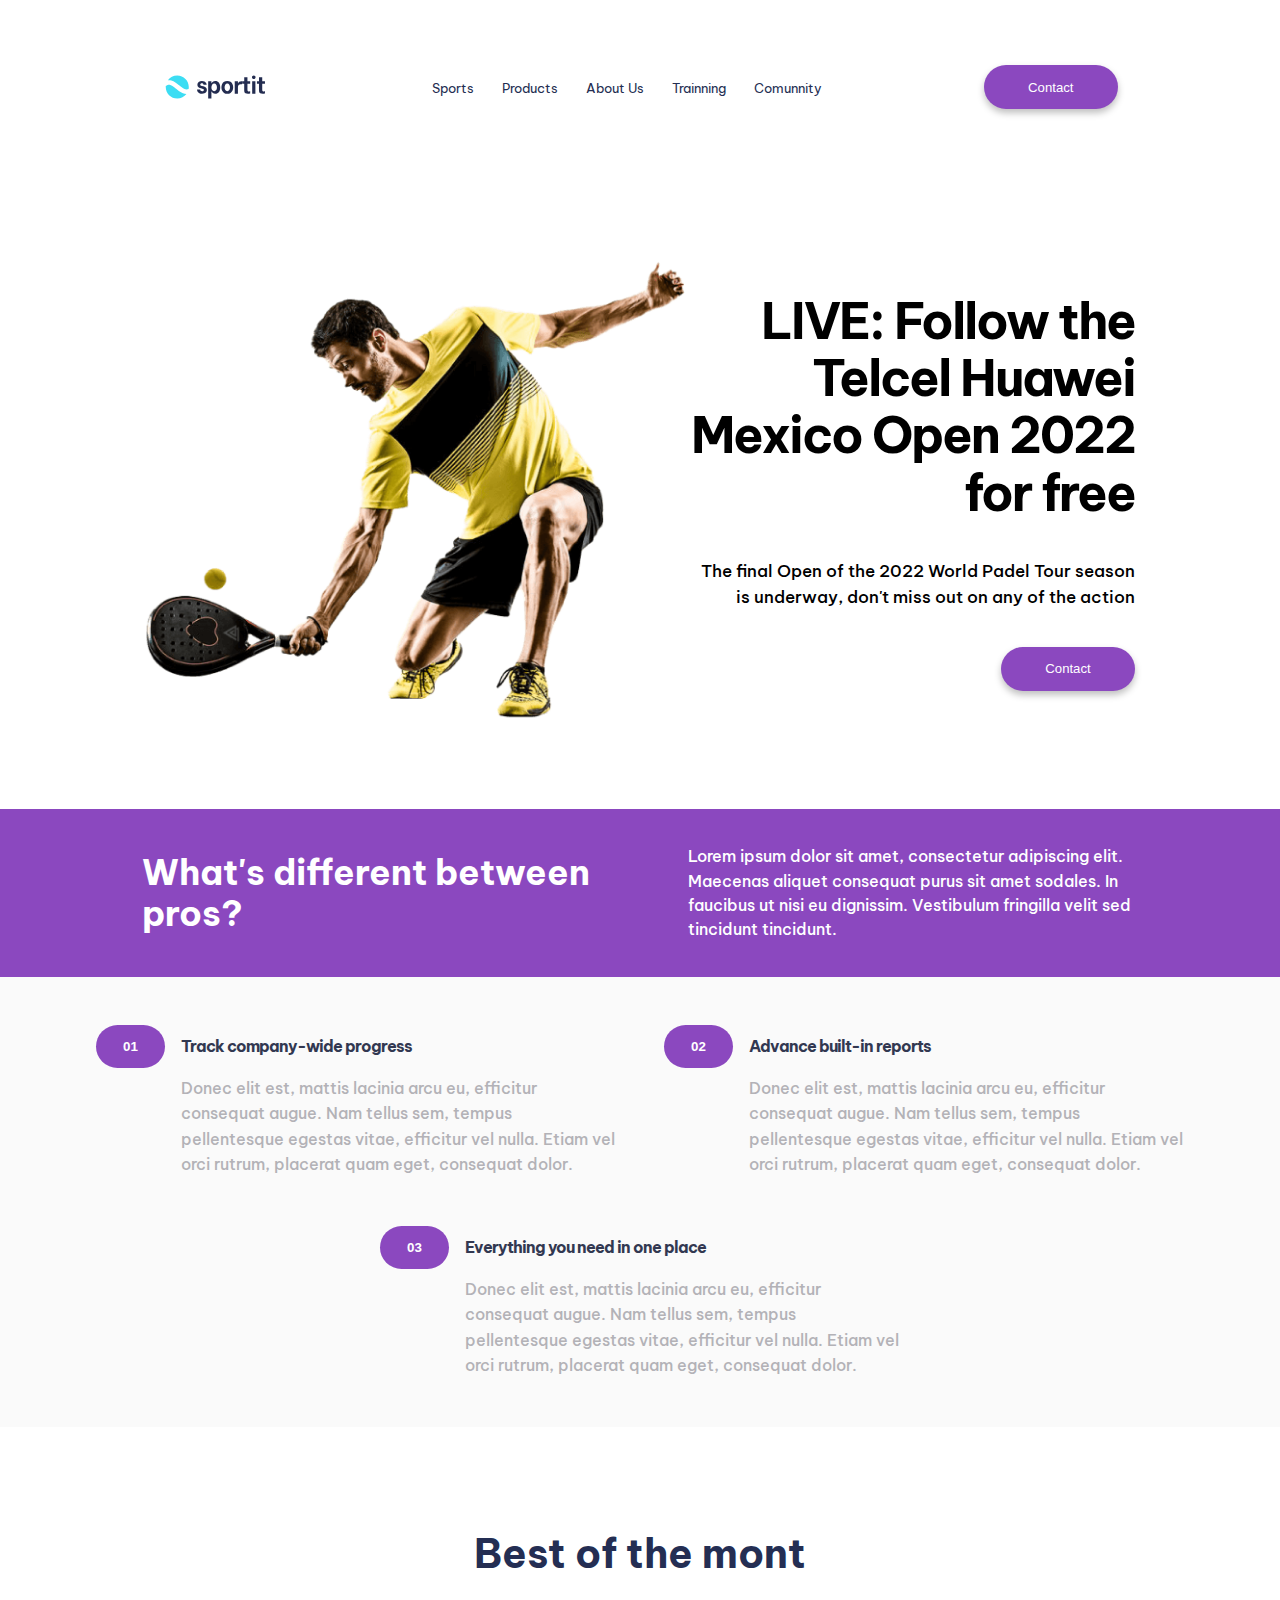
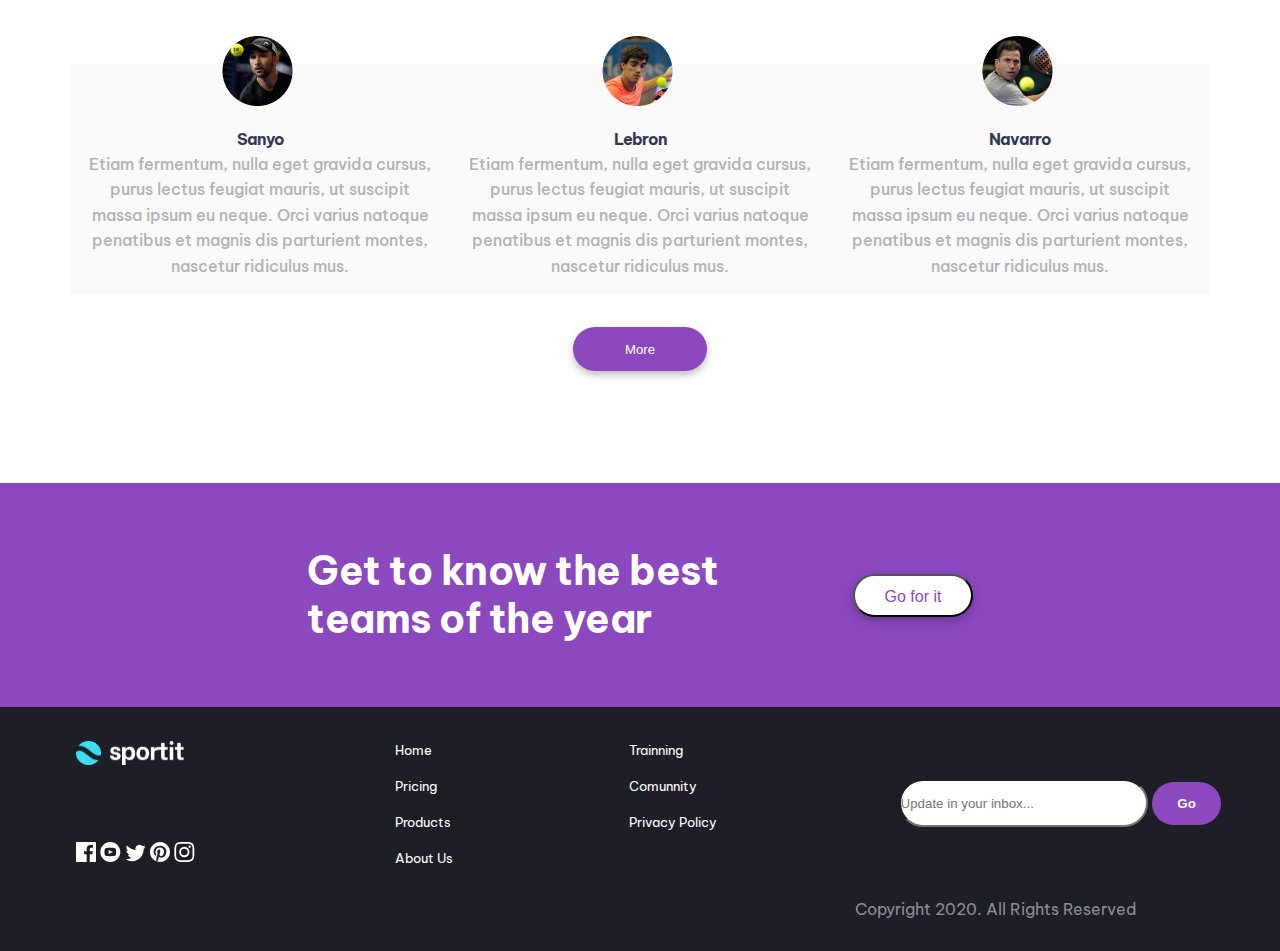
==== index.html @ e47e6211 "Merge pull request #2 from hellend08/feature-helenvasquez" ====
<!DOCTYPE html>
<html lang="en">

<head>
    <meta charset="UTF-8">
    <meta http-equiv="X-UA-Compatible" content="IE=edge">
    <meta name="viewport" content="width=device-width, initial-scale=1.0">
    <title>Telcel Huawei Mexico Open 2022</title>
    <link rel="stylesheet" href="./css/style.css">
    <link rel="preconnect" href="https://fonts.googleapis.com">
    <link rel="preconnect" href="https://fonts.gstatic.com" crossorigin>
    <link href="https://fonts.googleapis.com/css2?family=Be+Vietnam+Pro:wght@400;500;700&display=swap" rel="stylesheet">
</head>

<body>
    <header class="container-header">
        <img src="./img/logo.svg" alt="logo" class="logo">
        <nav class="hide-elements">
            <ul class="container-nav">
                <li><a href="#">Sports</a></li>
                <li><a href="#">Products</a></li>
                <li><a href="#">About Us</a></li>
                <li><a href="#">Trainning</a></li>
                <li><a href="#">Comunnity</a></li>
            </ul>
        </nav>
        <button class="btn-purple hide-elements">Contact</button>
        <img class="icon-menu" src="./img/icon-menu.png" alt="icon-menu">
    </header>

    <main>
        <section class="container-home">
            <img class="img-home" src="./img/padel-intro.png" alt="padel-intro">
            <div class="data-home">
                <h1>
                    LIVE: Follow the Telcel Huawei Mexico Open 2022 for free
                </h1>
                <p>The final Open of the 2022 World Padel Tour season is underway, don't miss out on any of the action
                </p>
                <button class="btn-purple">Contact</button>
            </div>
        </section>
        <section class="frame-purple">
            <h2>What's different between pros?</h2>
            <p>Lorem ipsum dolor sit amet, consectetur adipiscing elit. Maecenas aliquet consequat purus sit amet
                sodales. In
                faucibus ut nisi eu dignissim. Vestibulum fringilla velit sed tincidunt tincidunt.</p>
        </section>
        <section class="container-numbered">
            <article>
                <div>
                    <button>01</button>
                    <h4>Track company-wide progress</h4>
                </div>
                <p>Donec elit est, mattis lacinia arcu eu, efficitur consequat augue. Nam tellus sem, tempus
                    pellentesque egestas vitae,
                    efficitur vel nulla. Etiam vel orci rutrum, placerat quam eget, consequat dolor.</p>
            </article>
            <article>
                <div>
                    <button>02</button>
                    <h4>Advance built-in reports</h4>
                </div>
                <p>Donec elit est, mattis lacinia arcu eu, efficitur consequat augue. Nam tellus sem, tempus
                    pellentesque egestas vitae,
                    efficitur vel nulla. Etiam vel orci rutrum, placerat quam eget, consequat dolor.</p>
            </article>
            <article>
                <div>
                    <button>03</button>
                    <h4>Everything you need in one place</h4>
                </div>
                <p>Donec elit est, mattis lacinia arcu eu, efficitur consequat augue. Nam tellus sem, tempus
                    pellentesque egestas vitae,
                    efficitur vel nulla. Etiam vel orci rutrum, placerat quam eget, consequat dolor.</p>
            </article>
        </section>
        <section class="container-players">
            <h3>Best of the mont</h3>
            <div class="container-cards">
                <article class="card">
                    <img src="./img/avatar-sanyo.png" alt="avatar">
                    <div class="data-card">
                        <h4>Sanyo</h4>
                        <p>Etiam fermentum, nulla eget gravida cursus, purus lectus feugiat mauris, ut suscipit massa ipsum
                            eu neque. Orci
                            varius natoque penatibus et magnis dis parturient montes, nascetur ridiculus mus. </p>
                    </div>
                </article>
                <article class="card">
                    <img src="./img/avatar.lebron.png" alt="avatar-lebron">
                    <div class="data-card">
                        <h4>Lebron</h4>
                    <p>Etiam fermentum, nulla eget gravida cursus, purus lectus feugiat mauris, ut suscipit massa ipsum
                        eu neque. Orci
                        varius natoque penatibus et magnis dis parturient montes, nascetur ridiculus mus. </p>
                    </div>
                </article>
                <article class="card">
                    <img src="./img/avatar-navarro.png" alt="avatar-navarro">
                    <div class="data-card">
                        <h4>Navarro</h4>
                        <p>Etiam fermentum, nulla eget gravida cursus, purus lectus feugiat mauris, ut suscipit massa
                            ipsum
                            eu neque. Orci
                            varius natoque penatibus et magnis dis parturient montes, nascetur ridiculus mus. </p>
                    </div>
                </article>
            </div>
            <button class="btn-purple">More</button>
        </section>
        <section class="frame-purple2">
            <h2>Get to know the best teams of the year</h2>
            <button  class="button-go">Go for it</button>
        </section>
    </main>
    <footer class="container-footer">
        <div class="footer-top">
            <section class="container-icon">
                <img src="/img/logo-footer.png" alt="logo" class="logo">
                <div>
                    <i><img src="./img/icon-facebook.svg" alt="icon-facebook"></i>
                    <i><img src="./img/icon-youtube.svg" alt="icon-youtube"></i>
                    <i><img src="./img/icon-twitter.svg" alt="icon-twitter"></i>
                    <i><img src="./img/icon-pinterest.svg" alt="icon-pinterest"></i>
                    <i><img src="./img/icon-instagram.svg" alt="icon-instagram"></i>
                </div>
            </section>
            <nav class="footer-nav">
                <ul class="dislpay-nav">
                    <li><a href="#">Home</a></li>
                    <li><a href="#">Pricing</a></li>
                    <li><a href="#">Products</a></li>
                    <li><a href="#">About Us</a></li>
                </ul>
                <ul class="dislpay-nav">
                    <li><a href="#">Trainning</a></li>
                    <li><a href="#">Comunnity</a></li>
                    <li><a href="#">Privacy Policy</a></li>
                </ul>
            </nav>
            <section>
                <form action="./registros/registro.txt" method="POST">
                    <input type="email" placeholder="Update in your inbox..." name="email" class="email">
                    <button type="submit" class="button-footer">Go</button>
                </form>
            </section>
        </div>
        <div class="footer-bot">
            <p>Copyright 2020. All Rights Reserved</p>
        </div>
    </footer>
</body>

</html>
---- css/style.css ----
* {
    box-sizing: border-box;
    margin: 0;
    padding: 0;
}

body {
    font-family: 'Be Vietnam Pro', sans-serif;
    font-size: 16px;
}

.container-header{
    display: flex;
    justify-content: space-evenly;
    align-items: center;
    height: 174px;
}

.logo {
    width: 6.7rem;
    height: 1.5rem;
}

.btn-purple {
    background: #8B48BF;
    width: 134px;
    height: 44px;
    padding: 10px;
    border-radius: 50px;
    border: none;
    gap: 0.8rem;
    box-shadow: 0px 4px 7px 0px rgba(0, 0, 0, 0.25);
    color: rgba(255, 255, 255, 1);
    font-size: 13.18px;
    font-weight: 500;
}

.btn-purple:hover {
    background-color: #8B48BFB2;
    cursor: pointer;
}

.container-nav {
    display: flex;
    gap: 1.75rem;
}

.container-nav li {
    list-style: none;
}

.container-nav a {
    text-decoration: none; 
    color: #242E52;
    font-size: 13px;
}

.container-nav a:hover {
    color: rgba(36, 46, 82, 0.6);
}

.container-home {
    height: auto;
    display: flex;
    align-items: center;
    justify-content: center;
    margin: 5.4rem auto;
    flex-wrap: nowrap;
    width: 85%;
}

.img-home {
    width: auto;
}

.data-home {
    height: 399px;
    width: 450px;
    display: flex;
    flex-direction: column;
    align-items: end;
    justify-content: space-between;
}

.data-home h1 {
    font-size: 50px;
    font-weight: 700;
    line-height: 57.3px;
    text-align: right;
    letter-spacing: -2px;
}

.data-home p {
    font-size: 16.5px;
    font-weight: 500;
    line-height: 26.01px;
    text-align: right;
}

.frame-purple, .frame-purple2 {
    background-color: #8B48BF;
    display: flex;
    color: #FFFFFF;
    gap: 6rem;
    justify-content: center;
    align-items: center;
    flex-wrap: wrap;
}

.frame-purple {
    height: 168px;
}

.frame-purple2 {
    height: 224px;
}

.frame-purple h2 {
    font-size: 35px;
    font-weight: 700;
    line-height: 41.26px;
    width: 450px;
}

.frame-purple2 h2 {
    font-size: 40px;
    font-weight: 700;
    line-height: 47.84px;
    letter-spacing: -0.5px;
    width: 450px;
}

.frame-purple p {
    font-weight: 500;
    width: 450px;
    line-height: 24.18px;
}

.container-numbered {
    background-color: #FAFAFA;
    padding: 3rem;
    display: flex;
    align-items: center;
    justify-content: center;
    flex-wrap: wrap;
    gap: 3rem;
}

.container-numbered article {
    width: 520px;
}

.container-numbered article div {
    display: flex;
    align-items: center;
    gap: 1rem;
    margin-bottom: .5rem;
}

.container-numbered article div button {
    border-radius: 30px;
    height: 43px;
    padding: 10px, 25px, 10px, 25px;
    border: none;
    background-color: #8B48BF;
    color: #FFFFFF;
    font-weight: 700;
    line-height: 23.38px;
    width: 69px;
}

.container-numbered article div h4, .data-card h4{
    font-weight: 700;
    line-height: 23.38px;
    letter-spacing: -1px;
    color: #323851;
}

.container-numbered article p, .data-card p {
    color: #B3B2B7;
    font-weight: 500;
    line-height: 25.52px;
}

.container-numbered article p {
    margin: 0 0 0 5.3rem;
}

.data-card p {
    text-align: center;
}

.container-players {
    display: flex;
    flex-direction: column;
    align-items: center;
    margin: 6rem 0 7rem;
}

.container-players h3 {
    color: #242E53;
    font-size: 2.5rem;
    font-weight: 700;
    line-height: 61.41px;
    text-align: center;
}

.container-cards {
    display: flex;
    justify-content: center;
    margin: 2rem;
    flex-wrap: wrap;
}

.card {
    width: 380px;
    position: relative;
    padding: 3rem 0 0;
}

.card img {
    position: absolute;
    top: 1.2rem;
    left: 9.5rem;
}

.data-card {
    display: flex;
    flex-direction: column;
    align-items: center;
    padding: 4rem 1rem 1rem;
    background-color: #FAFAFA;
}

.container-footer {
    background-color: #1E1E26;
    color: #FFFFFF;
    display: flex;
    flex-direction: column;
    height: 12rem;
}

.footer-top {
    display: flex;
    justify-content: space-around;
    align-items: center;

}

.footer-nav a{
    text-decoration: none; 
    color: inherit;
    font-size: 13px;
}

.footer-nav li {
    list-style: none;
}


.footer-nav {
    display: flex;
    gap: 3rem;
}
.icon-menu {
    display: none;
}

.hide-elements {
    display: block;
}



.footer-bot {
    color: rgba(140, 140, 148, 1);
    height: 12rem;
    background-color: #1E1E26;
    justify-content: end;
    display: flex;
    padding-right: 9rem;
    align-items: center;
    padding-bottom: 2rem;

}

.container-icon {
    display: flex;
    flex-direction: column;
    justify-content: space-between;
    padding: 1.1rem;
    height: 10rem;
}

.email {
    background: rgba(255, 255, 255, 1);
    width: 15.6rem;
    height: 3rem;
    border-radius: 50px;
    gap: 10px;
}

.button-go {
    width: 7.5rem;
    height: 2.7rem;
    padding: 0.8rem;
    border-radius: 3.1rem;
    color: rgba(139, 72, 191, 1);
    background: rgba(255, 255, 255, 1);
    box-shadow: 0px 4px 8px 0px rgba(0, 0, 0, 0.25);
    font-size: 1rem;
    text-align: center;
}


.button-go:hover {
    color: rgba(255, 255, 255, 1);
    background: rgba(139, 72, 191, 1);
    cursor: pointer;
}

.dislpay-nav {
    display: flex;
    flex-direction: column;
    justify-content: right;
    gap: 1rem;
    padding: 2rem 4rem;
}

.button-footer{
    border-radius: 30px;
    height: 43px;
    border: none;
    background-color: #8B48BF;
    color: #FFFFFF;
    font-weight: 700;
    width: 69px;
}

.button-footer:hover {
    color: #8B48BF;
    background-color: #FFFFFF;
    cursor: pointer;
}


@media screen and (max-width: 1024px) {

    .container-nav {
        gap: .75rem;
    }

    .container-home {
        flex-wrap: wrap;
        gap: 5rem;
    }

    .img-home {
        width: 75%;
    }

    .frame-purple {
        height: auto;
        padding: 4rem 3rem 4rem 1rem;
        gap: 4rem;
    }
    
}

@media screen and (max-width: 480px) {

    .container-header {
        height: 140px;
    }

    .icon-menu {
        display: block;
    }

    .container-home {
        margin: 2rem 1rem;
        width: 88%;
    }

    .img-home {
        width: 98%;
    }

    .data-home {
        height: auto;
        gap: 1.5rem;
    }

    .hide-elements {
        display: none;
    }

    .frame-purple {
        background-color: #3CDDF3;
    }

    .container-numbered {
        background-color: #FFFFFF;
        padding: 3rem 0rem 3rem 1.5rem;
    }
    
    .container-numbered article div {
        border-top-left-radius: 30px;
        border-bottom-left-radius: 30px;
        background-color: #8B48BF4D;
        margin-bottom: 1.5rem;
    }

    .container-numbered article p {
        margin: 0 1rem;
    }
}
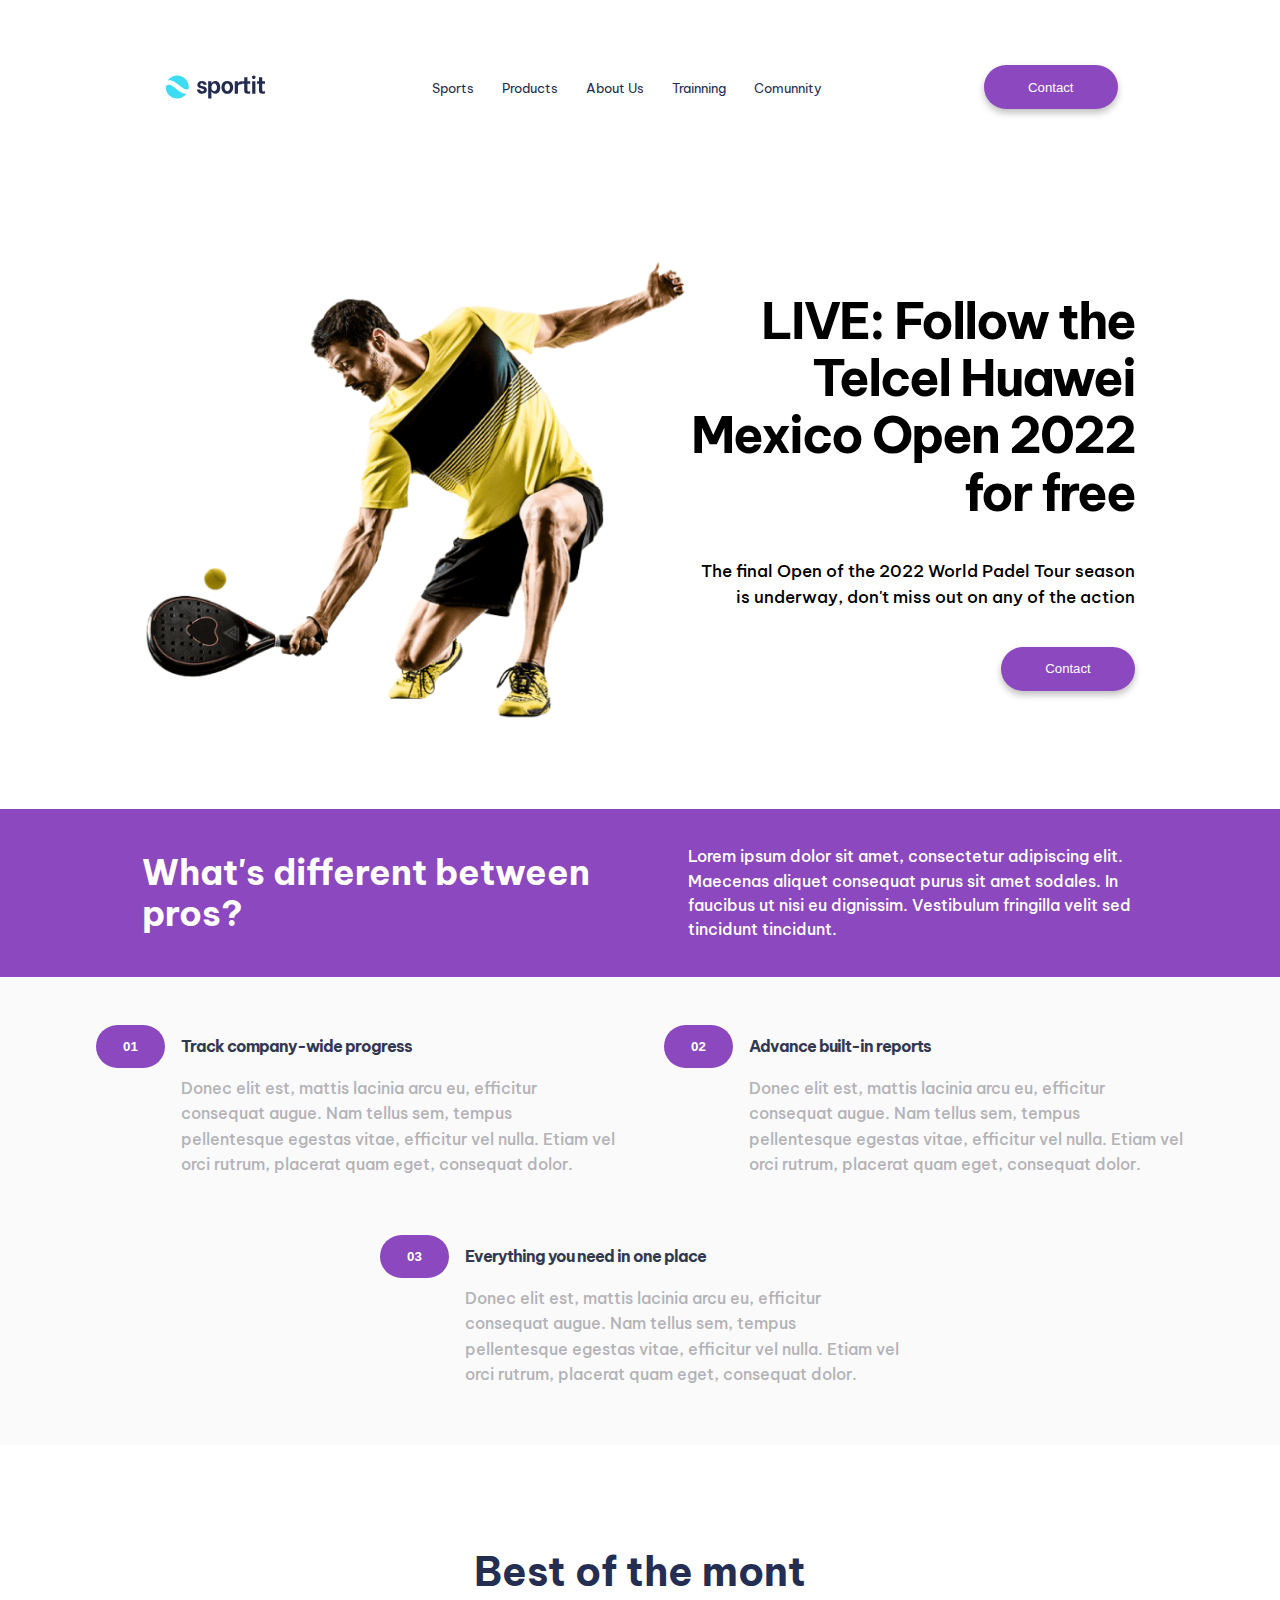
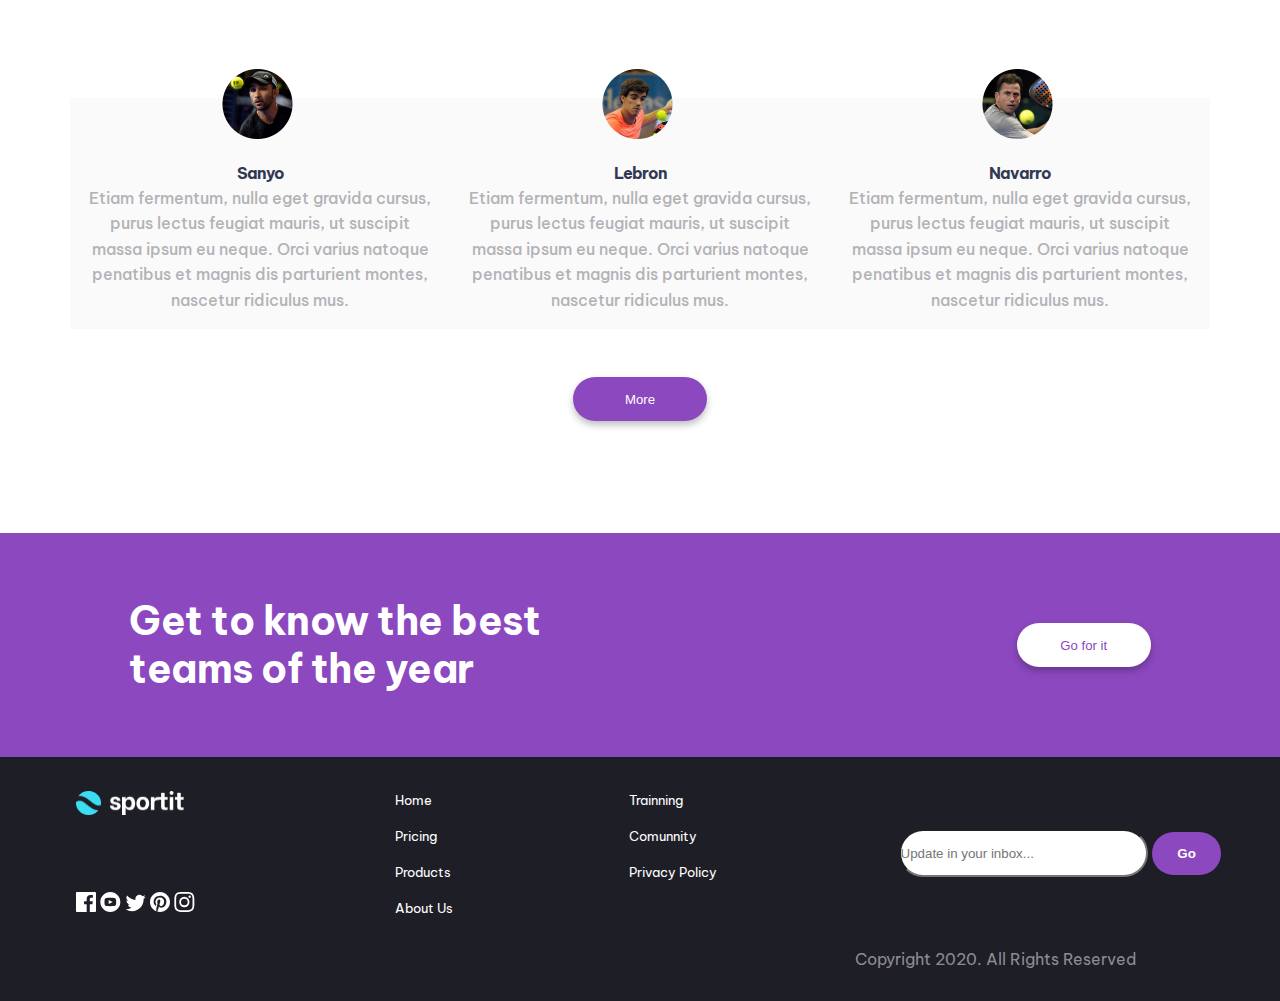
==== commit 0ba58e44: "definiendo padding y bordes de la web" ====
--- a/index.html
+++ b/index.html
@@ -78,7 +78,7 @@
         <section class="container-players">
             <h3>Best of the mont</h3>
             <div class="container-cards">
-                <article class="card">
+                <article class="card hide-elements">
                     <img src="./img/avatar-sanyo.png" alt="avatar">
                     <div class="data-card">
                         <h4>Sanyo</h4>
@@ -96,7 +96,7 @@
                         varius natoque penatibus et magnis dis parturient montes, nascetur ridiculus mus. </p>
                     </div>
                 </article>
-                <article class="card">
+                <article class="card hide-elements">
                     <img src="./img/avatar-navarro.png" alt="avatar-navarro">
                     <div class="data-card">
                         <h4>Navarro</h4>
@@ -111,7 +111,9 @@
         </section>
         <section class="frame-purple2">
             <h2>Get to know the best teams of the year</h2>
-            <button  class="button-go">Go for it</button>
+            <div>
+                <button  class="btn-white">Go for it</button>
+            </div>
         </section>
     </main>
     <footer class="container-footer">
--- a/css/style.css
+++ b/css/style.css
@@ -40,6 +40,26 @@
     cursor: pointer;
 }
 
+.btn-white {
+    color: rgba(139, 72, 191, 1);
+    background: rgba(255, 255, 255, 1);
+    width: 134px;
+    height: 44px;
+    padding: 10px;
+    border-radius: 50px;
+    border: none;
+    gap: 0.8rem;
+    box-shadow: 0px 4px 7px 0px rgba(0, 0, 0, 0.25);
+    font-size: 13.18px;
+    font-weight: 500;
+}
+
+.btn-white:hover {
+    color: rgba(255, 255, 255, 1);
+    background: rgba(139, 72, 191, 1);
+    cursor: pointer;
+}
+
 .container-nav {
     display: flex;
     gap: 1.75rem;
@@ -113,6 +133,7 @@
 
 .frame-purple2 {
     height: 224px;
+    padding: 2rem;
 }
 
 .frame-purple h2 {
@@ -127,7 +148,12 @@
     font-weight: 700;
     line-height: 47.84px;
     letter-spacing: -0.5px;
-    width: 450px;
+    width: 500px;
+}
+
+.frame-purple2 div {
+    width: 35%;
+    text-align: right;
 }
 
 .frame-purple p {
@@ -148,6 +174,7 @@
 
 .container-numbered article {
     width: 520px;
+    height: 162px;
 }
 
 .container-numbered article div {
@@ -208,7 +235,7 @@
 .container-cards {
     display: flex;
     justify-content: center;
-    margin: 2rem;
+    margin: 3rem 2rem;
     flex-wrap: wrap;
 }
 
@@ -257,11 +284,11 @@
     list-style: none;
 }
 
-
 .footer-nav {
     display: flex;
     gap: 3rem;
 }
+
 .icon-menu {
     display: none;
 }
@@ -269,8 +296,6 @@
 .hide-elements {
     display: block;
 }
-
-
 
 .footer-bot {
     color: rgba(140, 140, 148, 1);
@@ -300,24 +325,7 @@
     gap: 10px;
 }
 
-.button-go {
-    width: 7.5rem;
-    height: 2.7rem;
-    padding: 0.8rem;
-    border-radius: 3.1rem;
-    color: rgba(139, 72, 191, 1);
-    background: rgba(255, 255, 255, 1);
-    box-shadow: 0px 4px 8px 0px rgba(0, 0, 0, 0.25);
-    font-size: 1rem;
-    text-align: center;
-}
-
-
-.button-go:hover {
-    color: rgba(255, 255, 255, 1);
-    background: rgba(139, 72, 191, 1);
-    cursor: pointer;
-}
+
 
 .dislpay-nav {
     display: flex;
@@ -343,8 +351,11 @@
     cursor: pointer;
 }
 
-
 @media screen and (max-width: 1024px) {
+
+    .container-header {
+        justify-content: space-around;
+    }
 
     .container-nav {
         gap: .75rem;
@@ -364,6 +375,17 @@
         padding: 4rem 3rem 4rem 1rem;
         gap: 4rem;
     }
+
+    .frame-purple2 {
+        height: auto;
+        text-align: center;
+        padding: 2rem 6rem;
+    }
+
+    .frame-purple2 div {
+        text-align: left;
+        width: auto;
+    }
     
 }
 
@@ -395,8 +417,13 @@
         display: none;
     }
 
-    .frame-purple {
+    .frame-purple, .frame-purple2 {
         background-color: #3CDDF3;
+    }
+
+    .btn-white {
+        background-color: #232C50;
+        color: #FFFFFF;
     }
 
     .container-numbered {
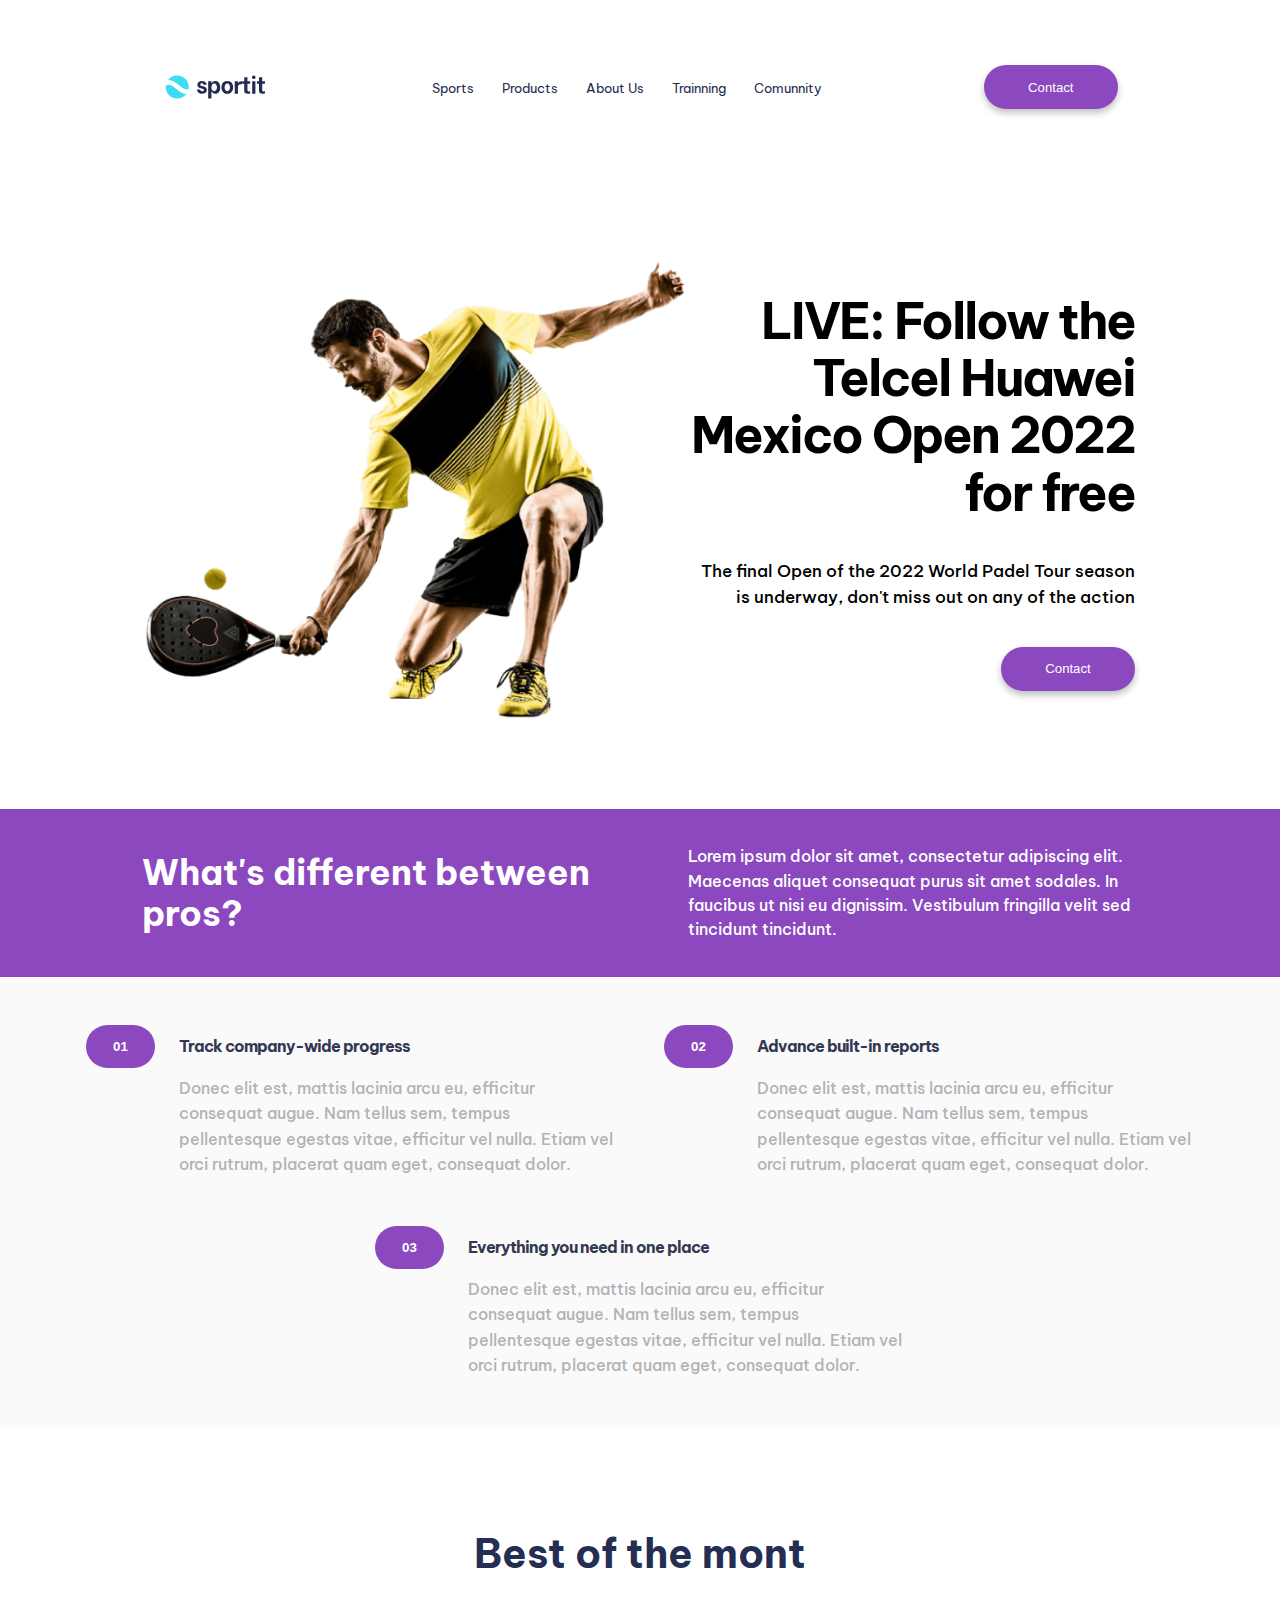
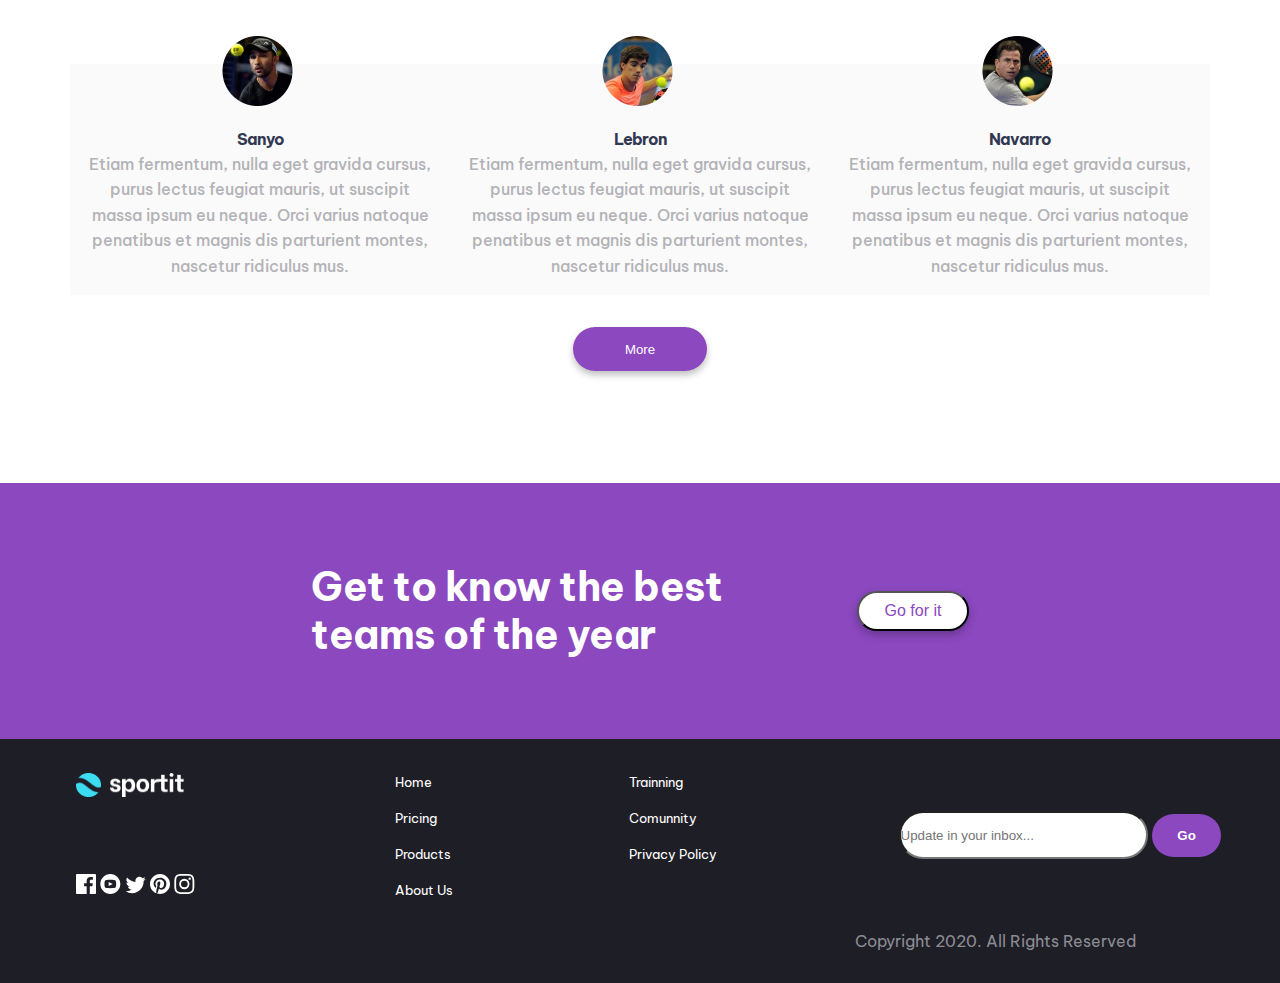
==== commit eadd21d2: "modificando footer en query 480px" ====
--- a/index.html
+++ b/index.html
@@ -78,7 +78,7 @@
         <section class="container-players">
             <h3>Best of the mont</h3>
             <div class="container-cards">
-                <article class="card hide-elements">
+                <article class="card">
                     <img src="./img/avatar-sanyo.png" alt="avatar">
                     <div class="data-card">
                         <h4>Sanyo</h4>
@@ -96,7 +96,7 @@
                         varius natoque penatibus et magnis dis parturient montes, nascetur ridiculus mus. </p>
                     </div>
                 </article>
-                <article class="card hide-elements">
+                <article class="card">
                     <img src="./img/avatar-navarro.png" alt="avatar-navarro">
                     <div class="data-card">
                         <h4>Navarro</h4>
@@ -111,16 +111,15 @@
         </section>
         <section class="frame-purple2">
             <h2>Get to know the best teams of the year</h2>
-            <div>
-                <button  class="btn-white">Go for it</button>
-            </div>
+            <button  class="button-go">Go for it</button>
         </section>
     </main>
     <footer class="container-footer">
         <div class="footer-top">
             <section class="container-icon">
                 <img src="/img/logo-footer.png" alt="logo" class="logo">
-                <div>
+                <!-- se podria revisar la etiqueta i -->
+                <div class="iconos">
                     <i><img src="./img/icon-facebook.svg" alt="icon-facebook"></i>
                     <i><img src="./img/icon-youtube.svg" alt="icon-youtube"></i>
                     <i><img src="./img/icon-twitter.svg" alt="icon-twitter"></i>
@@ -141,7 +140,7 @@
                     <li><a href="#">Privacy Policy</a></li>
                 </ul>
             </nav>
-            <section>
+            <section class="container-email">
                 <form action="./registros/registro.txt" method="POST">
                     <input type="email" placeholder="Update in your inbox..." name="email" class="email">
                     <button type="submit" class="button-footer">Go</button>
--- a/css/style.css
+++ b/css/style.css
@@ -40,26 +40,6 @@
     cursor: pointer;
 }
 
-.btn-white {
-    color: rgba(139, 72, 191, 1);
-    background: rgba(255, 255, 255, 1);
-    width: 134px;
-    height: 44px;
-    padding: 10px;
-    border-radius: 50px;
-    border: none;
-    gap: 0.8rem;
-    box-shadow: 0px 4px 7px 0px rgba(0, 0, 0, 0.25);
-    font-size: 13.18px;
-    font-weight: 500;
-}
-
-.btn-white:hover {
-    color: rgba(255, 255, 255, 1);
-    background: rgba(139, 72, 191, 1);
-    cursor: pointer;
-}
-
 .container-nav {
     display: flex;
     gap: 1.75rem;
@@ -117,7 +97,7 @@
     text-align: right;
 }
 
-.frame-purple, .frame-purple2 {
+.frame-purple {
     background-color: #8B48BF;
     display: flex;
     color: #FFFFFF;
@@ -126,14 +106,24 @@
     align-items: center;
     flex-wrap: wrap;
 }
+.frame-purple2{
+    background-color: #8B48BF;
+    display: flex;
+    color: #FFFFFF;
+    justify-content: center;
+    align-items: center;
+    flex-wrap: wrap;
+    gap: 6rem;
+
+}
+
 
 .frame-purple {
     height: 168px;
 }
 
 .frame-purple2 {
-    height: 224px;
-    padding: 2rem;
+    height: 16rem;
 }
 
 .frame-purple h2 {
@@ -148,12 +138,7 @@
     font-weight: 700;
     line-height: 47.84px;
     letter-spacing: -0.5px;
-    width: 500px;
-}
-
-.frame-purple2 div {
-    width: 35%;
-    text-align: right;
+    width: 450px;
 }
 
 .frame-purple p {
@@ -164,7 +149,7 @@
 
 .container-numbered {
     background-color: #FAFAFA;
-    padding: 3rem;
+    padding: 3rem 2.5rem;
     display: flex;
     align-items: center;
     justify-content: center;
@@ -173,14 +158,13 @@
 }
 
 .container-numbered article {
-    width: 520px;
-    height: 162px;
+    width: 530px;
 }
 
 .container-numbered article div {
     display: flex;
     align-items: center;
-    gap: 1rem;
+    gap: 1.5rem;
     margin-bottom: .5rem;
 }
 
@@ -210,7 +194,7 @@
 }
 
 .container-numbered article p {
-    margin: 0 0 0 5.3rem;
+    margin: 0 0 0 5.8rem;
 }
 
 .data-card p {
@@ -235,7 +219,7 @@
 .container-cards {
     display: flex;
     justify-content: center;
-    margin: 3rem 2rem;
+    margin: 2rem;
     flex-wrap: wrap;
 }
 
@@ -280,15 +264,16 @@
     font-size: 13px;
 }
 
+
 .footer-nav li {
     list-style: none;
 }
 
+
 .footer-nav {
     display: flex;
     gap: 3rem;
 }
-
 .icon-menu {
     display: none;
 }
@@ -296,6 +281,8 @@
 .hide-elements {
     display: block;
 }
+
+
 
 .footer-bot {
     color: rgba(140, 140, 148, 1);
@@ -325,7 +312,23 @@
     gap: 10px;
 }
 
-
+.button-go {
+    width: 7rem;
+    height: 2.5rem;
+    border-radius: 3rem;
+    color: rgba(139, 72, 191, 1);
+    background: rgba(255, 255, 255, 1);
+    box-shadow: 0px 4px 8px 0px rgba(0, 0, 0, 0.25);
+    font-size: 1rem;
+    text-align: center;
+}
+
+
+.button-go:hover {
+    color: rgba(255, 255, 255, 1);
+    background: rgba(139, 72, 191, 1);
+    cursor: pointer;
+}
 
 .dislpay-nav {
     display: flex;
@@ -351,11 +354,8 @@
     cursor: pointer;
 }
 
+
 @media screen and (max-width: 1024px) {
-
-    .container-header {
-        justify-content: space-around;
-    }
 
     .container-nav {
         gap: .75rem;
@@ -375,17 +375,6 @@
         padding: 4rem 3rem 4rem 1rem;
         gap: 4rem;
     }
-
-    .frame-purple2 {
-        height: auto;
-        text-align: center;
-        padding: 2rem 6rem;
-    }
-
-    .frame-purple2 div {
-        text-align: left;
-        width: auto;
-    }
     
 }
 
@@ -417,13 +406,8 @@
         display: none;
     }
 
-    .frame-purple, .frame-purple2 {
+    .frame-purple {
         background-color: #3CDDF3;
-    }
-
-    .btn-white {
-        background-color: #232C50;
-        color: #FFFFFF;
     }
 
     .container-numbered {
@@ -441,4 +425,89 @@
     .container-numbered article p {
         margin: 0 1rem;
     }
+
+    .frame-purple2 {
+        background-color: #3CDDF3;
+        display: flex;
+        color: rgba(255, 255, 255, 1);
+        justify-content: center;
+        align-items: center;
+        flex-wrap: wrap;
+        gap: 1rem;
+        padding: 40px 50px 40px 50px;
+        height: 22.8rem;
+    }
+
+    .button-go {
+        background-color: rgba(35, 44, 80, 1);
+        color: rgba(255, 255, 255, 1);
+        box-shadow: 0px 4px 8px 0px rgba(0, 0, 0, 0.25);
+    }
+
+    .button-go:hover {
+        color: rgba(35, 44, 80, 1);
+        background-color: rgba(255, 255, 255, 1);
+    }   
+
+
+    .frame-purple2 h2 {
+        line-height: 47.84px;
+        letter-spacing: -0.5px;
+        text-align: center;
+}
+
+    .container-footer {
+        flex-direction: column;
+        height: 32rem;
+        padding: 2rem;
+    }    
+
+    .footer-top {
+        display: flex;
+        flex-direction: column;
+    }
+
+    .container-email {
+        order: 1;
+    }
+
+    .footer-nav {
+        order: 2;
+    }
+
+    .container-icon {
+        order: 3;
+    }
+
+    .iconos {
+        order: 1;
+        display: flex;
+        justify-content: space-around;
+        width: 400px;
+    }
+    
+    .logo {
+        order: 2;
+    }
+    
+    .container-icon {
+        align-items: center;
+    }
+
+    .footer-bot {
+        color: rgba(140, 140, 148, 1);
+        height: 12rem;
+        background-color: #1E1E26;
+        justify-content: end;
+        display: flex;
+        padding-right: 5rem;
+        align-items: center;
+        padding-top: 1rem;
+        padding-bottom: 1rem;
+        text-align: center;
+    }
+
+    .email {
+        width: 20rem;
+}
 }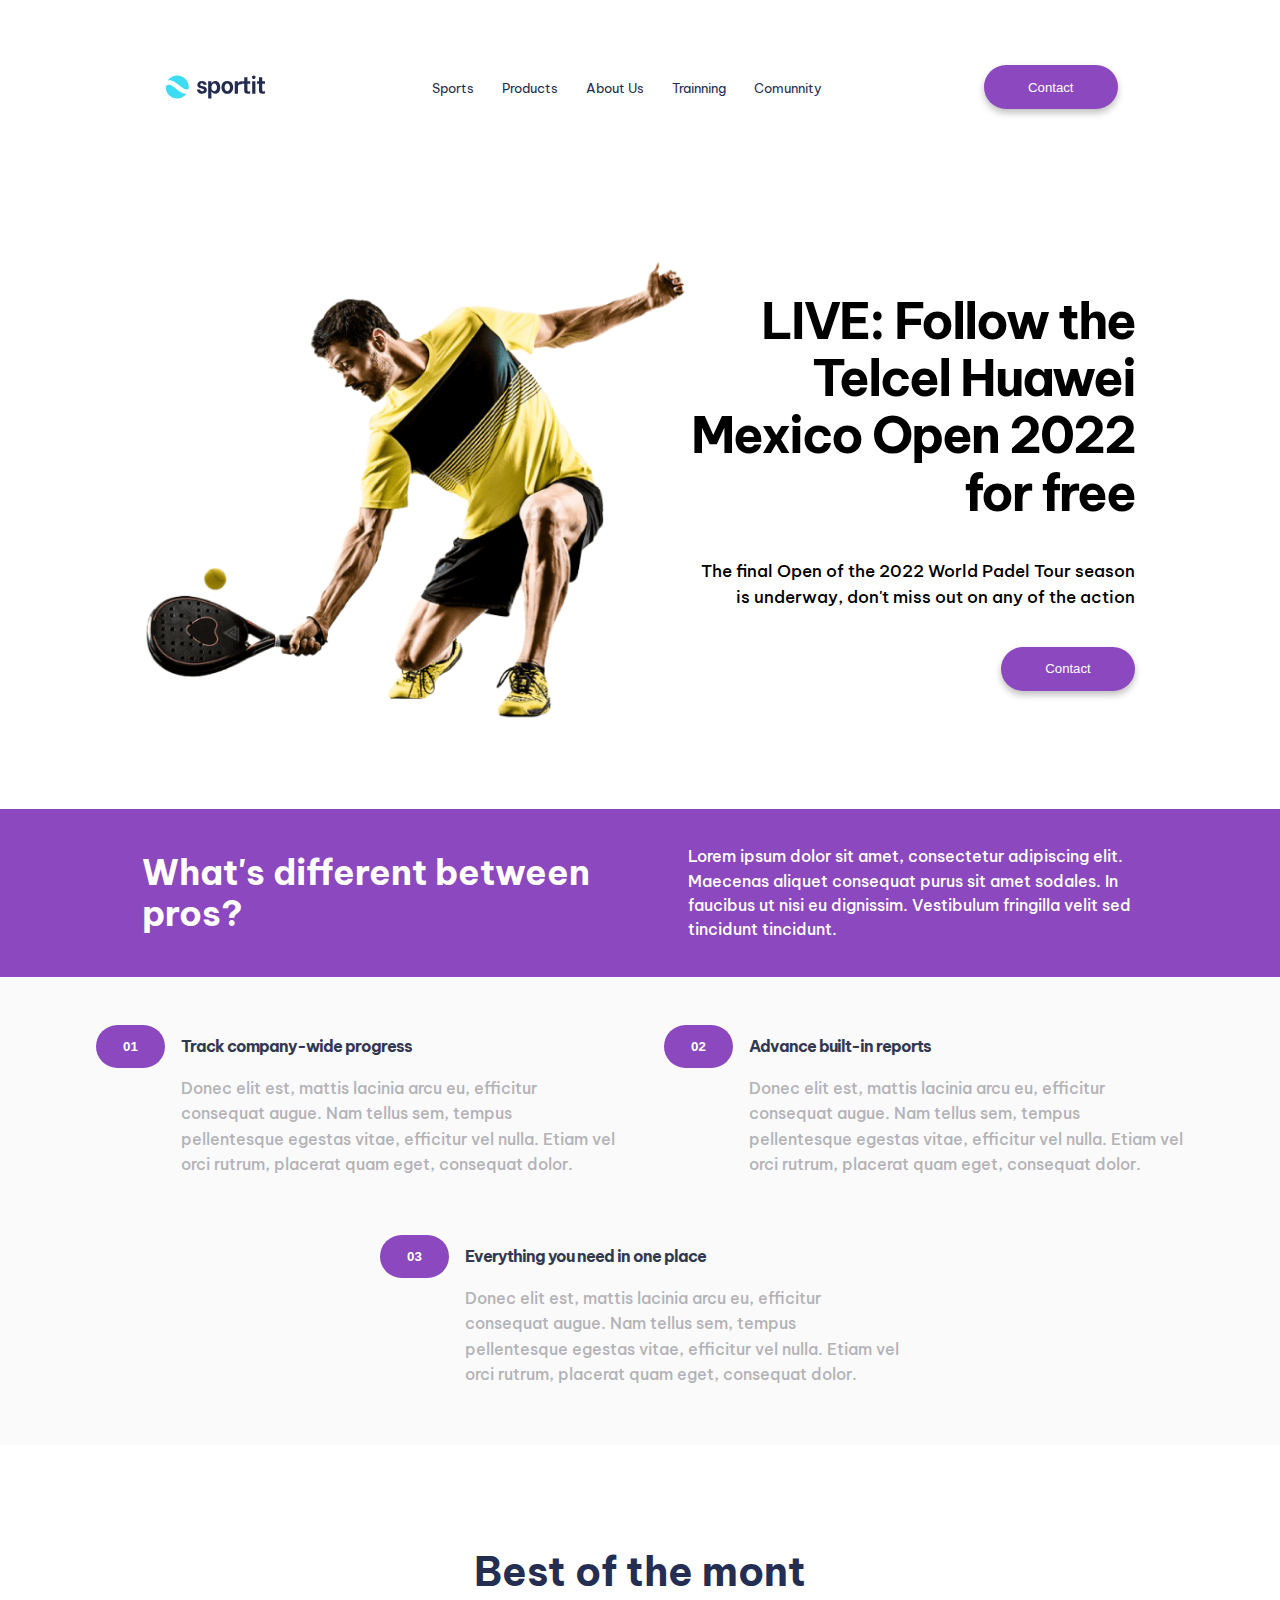
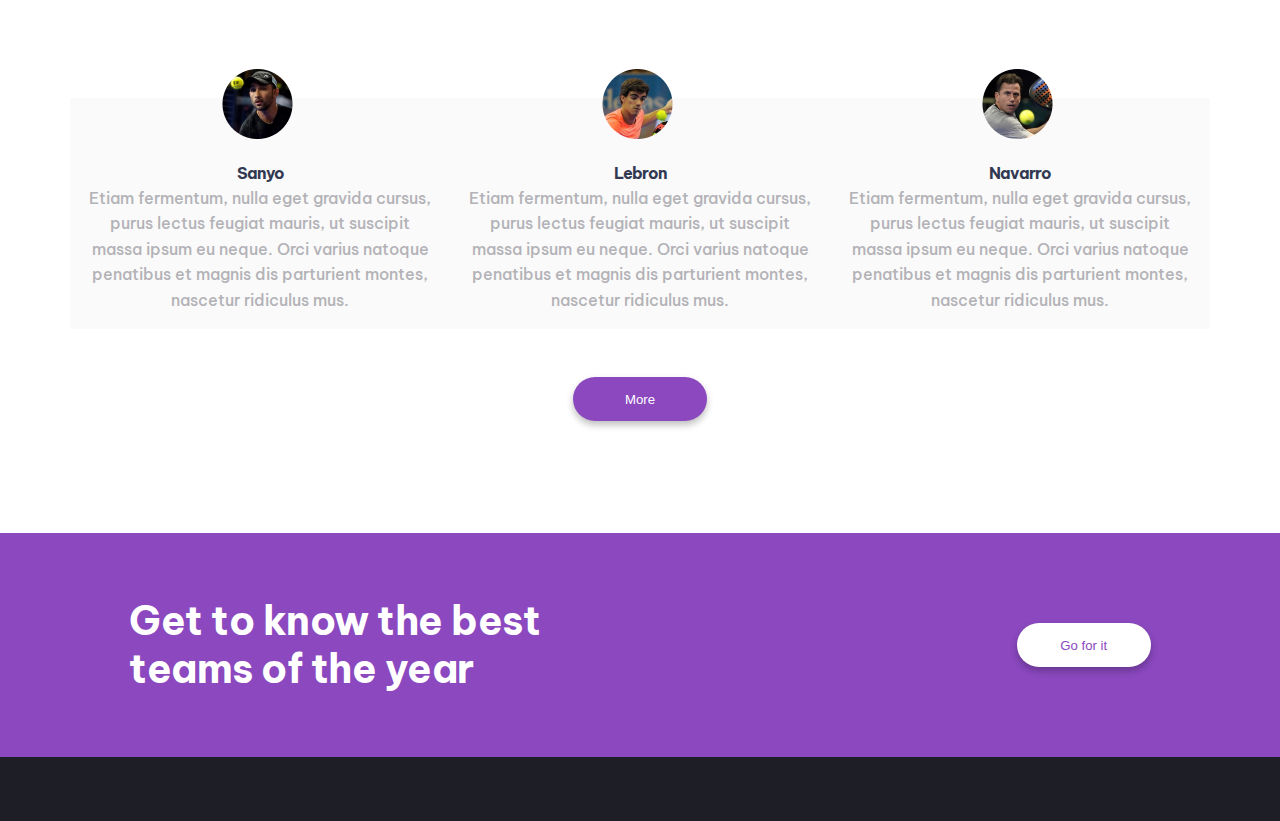
==== commit bb9ecdc8: "probando style en footer" ====
--- a/index.html
+++ b/index.html
@@ -25,7 +25,7 @@
             </ul>
         </nav>
         <button class="btn-purple hide-elements">Contact</button>
-        <img class="icon-menu" src="./img/icon-menu.png" alt="icon-menu">
+        <img class="icon-menu" src="./img/icon-hamburger.svg" alt="icon-menu">
     </header>
 
     <main>
@@ -78,11 +78,12 @@
         <section class="container-players">
             <h3>Best of the mont</h3>
             <div class="container-cards">
-                <article class="card">
+                <article class="card hide-elements">
                     <img src="./img/avatar-sanyo.png" alt="avatar">
                     <div class="data-card">
                         <h4>Sanyo</h4>
-                        <p>Etiam fermentum, nulla eget gravida cursus, purus lectus feugiat mauris, ut suscipit massa ipsum
+                        <p>Etiam fermentum, nulla eget gravida cursus, purus lectus feugiat mauris, ut suscipit massa
+                            ipsum
                             eu neque. Orci
                             varius natoque penatibus et magnis dis parturient montes, nascetur ridiculus mus. </p>
                     </div>
@@ -91,12 +92,13 @@
                     <img src="./img/avatar.lebron.png" alt="avatar-lebron">
                     <div class="data-card">
                         <h4>Lebron</h4>
-                    <p>Etiam fermentum, nulla eget gravida cursus, purus lectus feugiat mauris, ut suscipit massa ipsum
-                        eu neque. Orci
-                        varius natoque penatibus et magnis dis parturient montes, nascetur ridiculus mus. </p>
+                        <p>Etiam fermentum, nulla eget gravida cursus, purus lectus feugiat mauris, ut suscipit massa
+                            ipsum
+                            eu neque. Orci
+                            varius natoque penatibus et magnis dis parturient montes, nascetur ridiculus mus. </p>
                     </div>
                 </article>
-                <article class="card">
+                <article class="card hide-elements">
                     <img src="./img/avatar-navarro.png" alt="avatar-navarro">
                     <div class="data-card">
                         <h4>Navarro</h4>
@@ -111,15 +113,16 @@
         </section>
         <section class="frame-purple2">
             <h2>Get to know the best teams of the year</h2>
-            <button  class="button-go">Go for it</button>
+            <div>
+                <button class="btn-white">Go for it</button>
+            </div>
         </section>
     </main>
     <footer class="container-footer">
-        <div class="footer-top">
-            <section class="container-icon">
+        <!-- <div class="footer-top"> -->
+        <!-- <section class="container-icon">
                 <img src="/img/logo-footer.png" alt="logo" class="logo">
-                <!-- se podria revisar la etiqueta i -->
-                <div class="iconos">
+                <div>
                     <i><img src="./img/icon-facebook.svg" alt="icon-facebook"></i>
                     <i><img src="./img/icon-youtube.svg" alt="icon-youtube"></i>
                     <i><img src="./img/icon-twitter.svg" alt="icon-twitter"></i>
@@ -140,7 +143,7 @@
                     <li><a href="#">Privacy Policy</a></li>
                 </ul>
             </nav>
-            <section class="container-email">
+            <section>
                 <form action="./registros/registro.txt" method="POST">
                     <input type="email" placeholder="Update in your inbox..." name="email" class="email">
                     <button type="submit" class="button-footer">Go</button>
@@ -149,7 +152,58 @@
         </div>
         <div class="footer-bot">
             <p>Copyright 2020. All Rights Reserved</p>
-        </div>
+        </div> -->
+        <!-- <section>
+            <div>
+                <img src="/img/logo-footer.png" alt="logo" class="logo">
+                <ul class="container-icons">
+                    <li>
+                        <a href="" target="_blank">
+                            <img src="./img/icon-facebook.svg" alt="fb-icon">
+                        </a>
+                    </li>
+                    <li>
+                        <a href="" target="_blank">
+                            <img src="./img/icon-youtube.svg" alt="yt-icon">
+                        </a>
+                    </li>
+                    <li>
+                        <a href="" target="_blank">
+                            <img src="./img/icon-twitter.svg" alt="twt-icon">
+                        </a>
+                    </li>
+                    <li>
+                        <a href="" target="_blank">
+                            <img src="./img/icon-pinterest.svg" alt="pnt-icon">
+                        </a>
+                    </li>
+                    <li>
+                        <a href="" target="_blank">
+                            <img src="./img/icon-instagram.svg" alt="ig-icon">
+                        </a>
+                    </li>
+                </ul>
+            </div>
+            <nav>
+                <ul>
+                    <li><a href="">Home</a></li>
+                    <li><a href="#">Pricing</a></li>
+                    <li><a href="#">Products</a></li>
+                    <li><a href="#">About Us</a></li>
+                </ul>
+                <ul>
+                    <li><a href="#">Trainning</a></li>
+                    <li><a href="#">Comunnity</a></li>
+                    <li><a href="#">Privacy Policy</a></li>
+                </ul>
+            </nav>
+            <form action="">
+                <input type="email" name="email" class="email" placeholder="Update in your inbox...">
+                <button type="submit">Go</button>
+            </form>
+        </section>
+        <p>Copyright 2020. All Rights Reserved</p> -->
+
     </footer>
 </body>
 
--- a/css/style.css
+++ b/css/style.css
@@ -4,6 +4,25 @@
     padding: 0;
 }
 
+/* img {
+    transition: all ease .7s;
+} */
+
+/* img:hover{  */
+    /* transition-timing-function: cubic-bezier(.4,0,.2,1);
+    transition-duration: .7s; */
+    /* -webkit-transform: scale(1.5); */
+    /* transform: scale(1.5); */
+    /* transform: scale(.5);  */
+    /*Esto significa que por defecto estara a la mitad del tamaño*/
+  
+    /* transition-delay: calc(1.5); */
+    /* transition-timing-function: cubic-bezier(.4,0,.2,1); */
+    /* transition-property: all; */
+    /* transition-timing-function: cubic-bezier(.4,0,.2,1); */
+    /* transition-duration: .15s; */
+/* } */
+
 body {
     font-family: 'Be Vietnam Pro', sans-serif;
     font-size: 16px;
@@ -21,8 +40,7 @@
     height: 1.5rem;
 }
 
-.btn-purple {
-    background: #8B48BF;
+.btn-purple, .btn-white {
     width: 134px;
     height: 44px;
     padding: 10px;
@@ -30,9 +48,13 @@
     border: none;
     gap: 0.8rem;
     box-shadow: 0px 4px 7px 0px rgba(0, 0, 0, 0.25);
-    color: rgba(255, 255, 255, 1);
     font-size: 13.18px;
     font-weight: 500;
+}
+
+.btn-purple {
+    background: #8B48BF;
+    color: rgba(255, 255, 255, 1);
 }
 
 .btn-purple:hover {
@@ -40,12 +62,23 @@
     cursor: pointer;
 }
 
+.btn-white {
+    color: rgba(139, 72, 191, 1);
+    background-color: rgba(255, 255, 255, 1);
+}
+
+.btn-white:hover {
+    color: rgba(255, 255, 255, 1);
+    background: rgba(139, 72, 191, 1);
+    cursor: pointer;
+}
+
 .container-nav {
     display: flex;
     gap: 1.75rem;
 }
 
-.container-nav li {
+.container-nav li, li {
     list-style: none;
 }
 
@@ -97,7 +130,7 @@
     text-align: right;
 }
 
-.frame-purple {
+.frame-purple, .frame-purple2 {
     background-color: #8B48BF;
     display: flex;
     color: #FFFFFF;
@@ -106,24 +139,14 @@
     align-items: center;
     flex-wrap: wrap;
 }
-.frame-purple2{
-    background-color: #8B48BF;
-    display: flex;
-    color: #FFFFFF;
-    justify-content: center;
-    align-items: center;
-    flex-wrap: wrap;
-    gap: 6rem;
-
-}
-
 
 .frame-purple {
     height: 168px;
 }
 
 .frame-purple2 {
-    height: 16rem;
+    height: 224px;
+    padding: 2rem;
 }
 
 .frame-purple h2 {
@@ -138,7 +161,12 @@
     font-weight: 700;
     line-height: 47.84px;
     letter-spacing: -0.5px;
-    width: 450px;
+    width: 500px;
+}
+
+.frame-purple2 div {
+    width: 35%;
+    text-align: right;
 }
 
 .frame-purple p {
@@ -149,7 +177,7 @@
 
 .container-numbered {
     background-color: #FAFAFA;
-    padding: 3rem 2.5rem;
+    padding: 3rem;
     display: flex;
     align-items: center;
     justify-content: center;
@@ -158,13 +186,19 @@
 }
 
 .container-numbered article {
-    width: 530px;
+    width: 520px;
+    height: 162px;
+    transition: all ease .7s;
+}
+
+.container-numbered article:hover {
+    transform: scale(1.1);
 }
 
 .container-numbered article div {
     display: flex;
     align-items: center;
-    gap: 1.5rem;
+    gap: 1rem;
     margin-bottom: .5rem;
 }
 
@@ -194,7 +228,7 @@
 }
 
 .container-numbered article p {
-    margin: 0 0 0 5.8rem;
+    margin: 0 0 0 5.3rem;
 }
 
 .data-card p {
@@ -219,7 +253,7 @@
 .container-cards {
     display: flex;
     justify-content: center;
-    margin: 2rem;
+    margin: 3rem 2rem;
     flex-wrap: wrap;
 }
 
@@ -227,7 +261,12 @@
     width: 380px;
     position: relative;
     padding: 3rem 0 0;
-}
+    /* transition: all ease .7s; */
+}
+
+/* .card:hover {
+    transform: scale(1.2);
+} */
 
 .card img {
     position: absolute;
@@ -246,6 +285,36 @@
 .container-footer {
     background-color: #1E1E26;
     color: #FFFFFF;
+    padding: 2rem;
+}
+.container-footer section {
+    height: 141px;
+    display: flex;
+    justify-content: space-around;
+}
+
+.container-footer p {
+    color: #8C8C94;
+    font-size: 12.5px;
+    font-weight: 500;
+    line-height: 18.26px;
+    text-align: right;
+}
+
+.container-icons {
+    display: flex;
+    align-items: center;
+    justify-content: space-between;
+    width: 12%;
+}
+
+.container-icons img {
+    width: 20px;
+}
+
+/* .container-footer {
+    background-color: #1E1E26;
+    color: #FFFFFF;
     display: flex;
     flex-direction: column;
     height: 12rem;
@@ -264,27 +333,17 @@
     font-size: 13px;
 }
 
-
 .footer-nav li {
     list-style: none;
 }
 
-
 .footer-nav {
     display: flex;
     gap: 3rem;
-}
-.icon-menu {
-    display: none;
-}
-
-.hide-elements {
-    display: block;
-}
-
-
-
-.footer-bot {
+} */
+
+
+/* .footer-bot {
     color: rgba(140, 140, 148, 1);
     height: 12rem;
     background-color: #1E1E26;
@@ -294,51 +353,33 @@
     align-items: center;
     padding-bottom: 2rem;
 
-}
-
-.container-icon {
+} */
+
+/* .container-icon {
     display: flex;
     flex-direction: column;
     justify-content: space-between;
     padding: 1.1rem;
     height: 10rem;
-}
-
-.email {
+} */
+
+/* .email {
     background: rgba(255, 255, 255, 1);
     width: 15.6rem;
     height: 3rem;
     border-radius: 50px;
     gap: 10px;
-}
-
-.button-go {
-    width: 7rem;
-    height: 2.5rem;
-    border-radius: 3rem;
-    color: rgba(139, 72, 191, 1);
-    background: rgba(255, 255, 255, 1);
-    box-shadow: 0px 4px 8px 0px rgba(0, 0, 0, 0.25);
-    font-size: 1rem;
-    text-align: center;
-}
-
-
-.button-go:hover {
-    color: rgba(255, 255, 255, 1);
-    background: rgba(139, 72, 191, 1);
-    cursor: pointer;
-}
-
-.dislpay-nav {
+} */
+
+/* .dislpay-nav {
     display: flex;
     flex-direction: column;
     justify-content: right;
     gap: 1rem;
     padding: 2rem 4rem;
-}
-
-.button-footer{
+} */
+
+/* .button-footer{
     border-radius: 30px;
     height: 43px;
     border: none;
@@ -352,10 +393,21 @@
     color: #8B48BF;
     background-color: #FFFFFF;
     cursor: pointer;
-}
-
+} */
+
+.icon-menu {
+    display: none;
+}
+
+.hide-elements {
+    display: block;
+}
 
 @media screen and (max-width: 1024px) {
+
+    .container-header {
+        justify-content: space-around;
+    }
 
     .container-nav {
         gap: .75rem;
@@ -375,6 +427,17 @@
         padding: 4rem 3rem 4rem 1rem;
         gap: 4rem;
     }
+
+    .frame-purple2 {
+        height: auto;
+        text-align: center;
+        padding: 2rem 6rem;
+    }
+
+    .frame-purple2 div {
+        text-align: left;
+        width: auto;
+    }
     
 }
 
@@ -386,6 +449,7 @@
 
     .icon-menu {
         display: block;
+        width: 45px;
     }
 
     .container-home {
@@ -406,8 +470,13 @@
         display: none;
     }
 
-    .frame-purple {
+    .frame-purple, .frame-purple2 {
         background-color: #3CDDF3;
+    }
+
+    .btn-white {
+        background-color: #232C50;
+        color: #FFFFFF;
     }
 
     .container-numbered {
@@ -425,89 +494,4 @@
     .container-numbered article p {
         margin: 0 1rem;
     }
-
-    .frame-purple2 {
-        background-color: #3CDDF3;
-        display: flex;
-        color: rgba(255, 255, 255, 1);
-        justify-content: center;
-        align-items: center;
-        flex-wrap: wrap;
-        gap: 1rem;
-        padding: 40px 50px 40px 50px;
-        height: 22.8rem;
-    }
-
-    .button-go {
-        background-color: rgba(35, 44, 80, 1);
-        color: rgba(255, 255, 255, 1);
-        box-shadow: 0px 4px 8px 0px rgba(0, 0, 0, 0.25);
-    }
-
-    .button-go:hover {
-        color: rgba(35, 44, 80, 1);
-        background-color: rgba(255, 255, 255, 1);
-    }   
-
-
-    .frame-purple2 h2 {
-        line-height: 47.84px;
-        letter-spacing: -0.5px;
-        text-align: center;
-}
-
-    .container-footer {
-        flex-direction: column;
-        height: 32rem;
-        padding: 2rem;
-    }    
-
-    .footer-top {
-        display: flex;
-        flex-direction: column;
-    }
-
-    .container-email {
-        order: 1;
-    }
-
-    .footer-nav {
-        order: 2;
-    }
-
-    .container-icon {
-        order: 3;
-    }
-
-    .iconos {
-        order: 1;
-        display: flex;
-        justify-content: space-around;
-        width: 400px;
-    }
-    
-    .logo {
-        order: 2;
-    }
-    
-    .container-icon {
-        align-items: center;
-    }
-
-    .footer-bot {
-        color: rgba(140, 140, 148, 1);
-        height: 12rem;
-        background-color: #1E1E26;
-        justify-content: end;
-        display: flex;
-        padding-right: 5rem;
-        align-items: center;
-        padding-top: 1rem;
-        padding-bottom: 1rem;
-        text-align: center;
-    }
-
-    .email {
-        width: 20rem;
-}
 }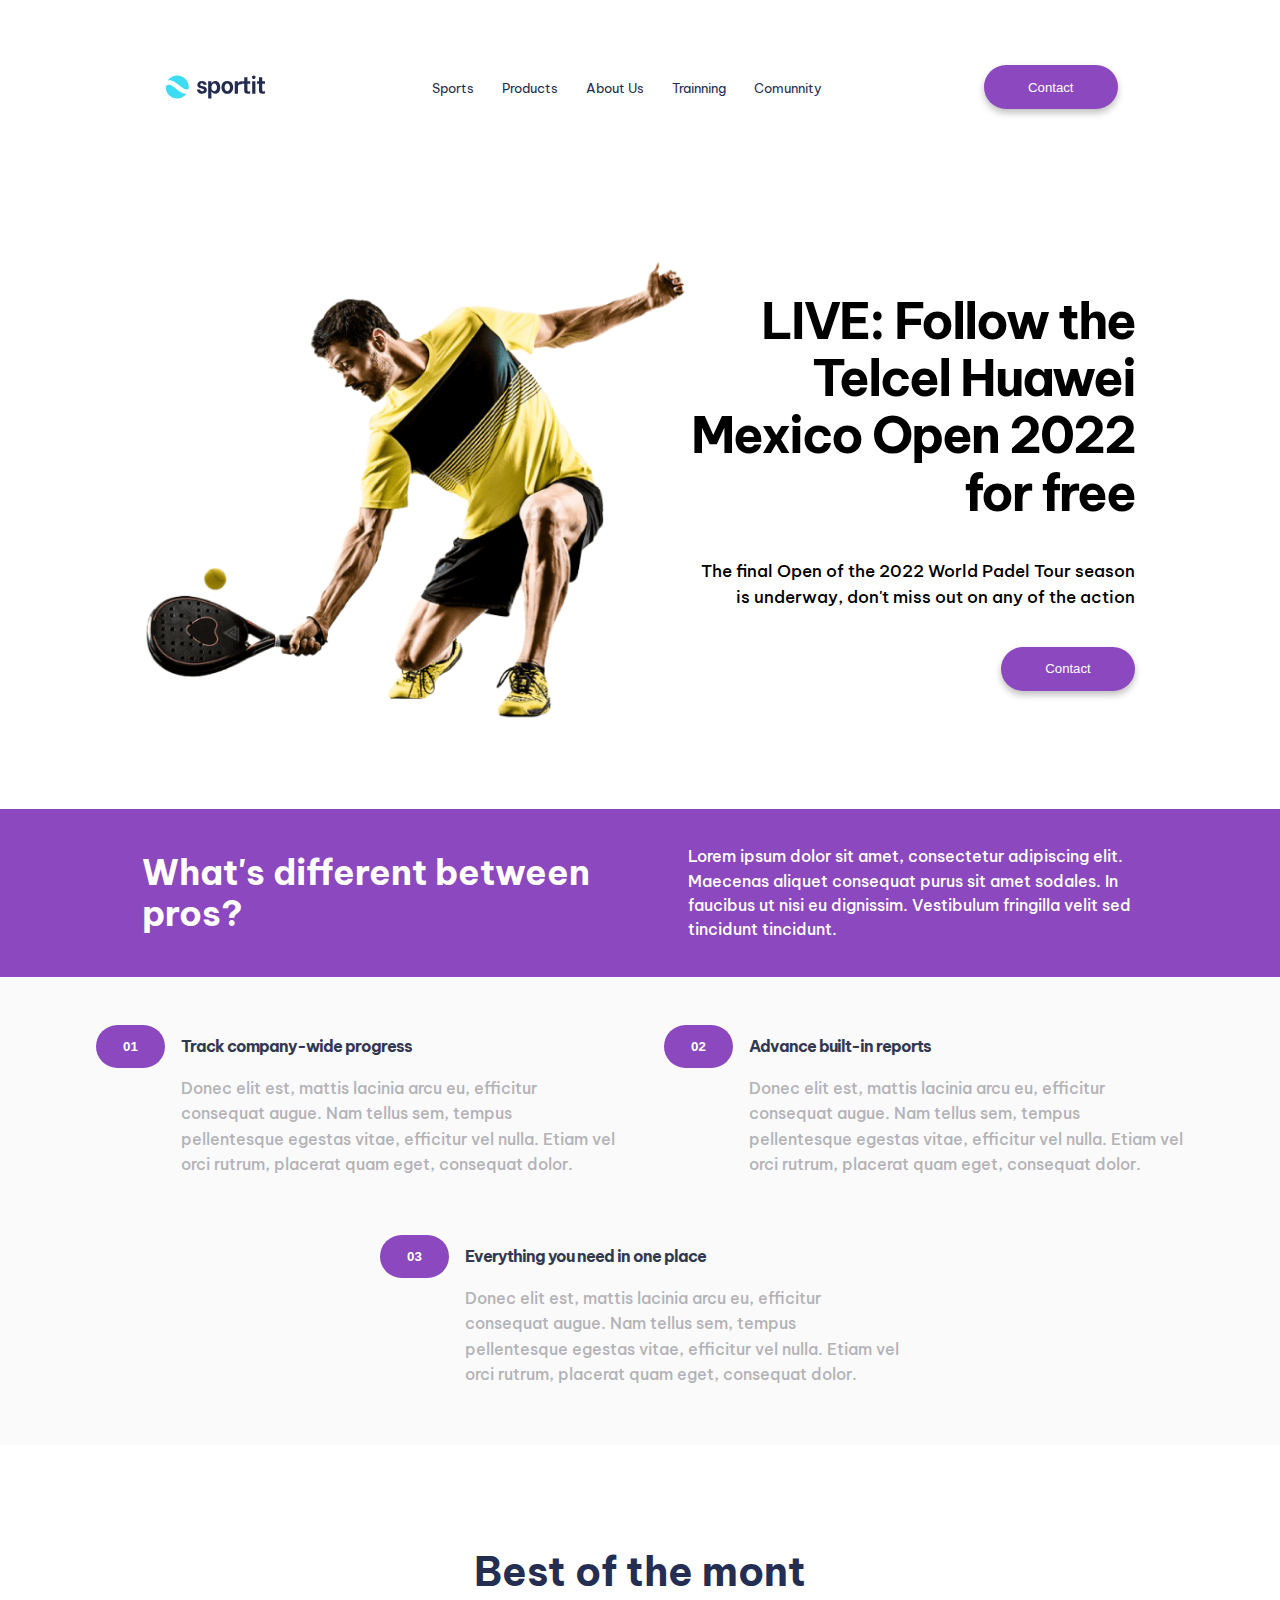
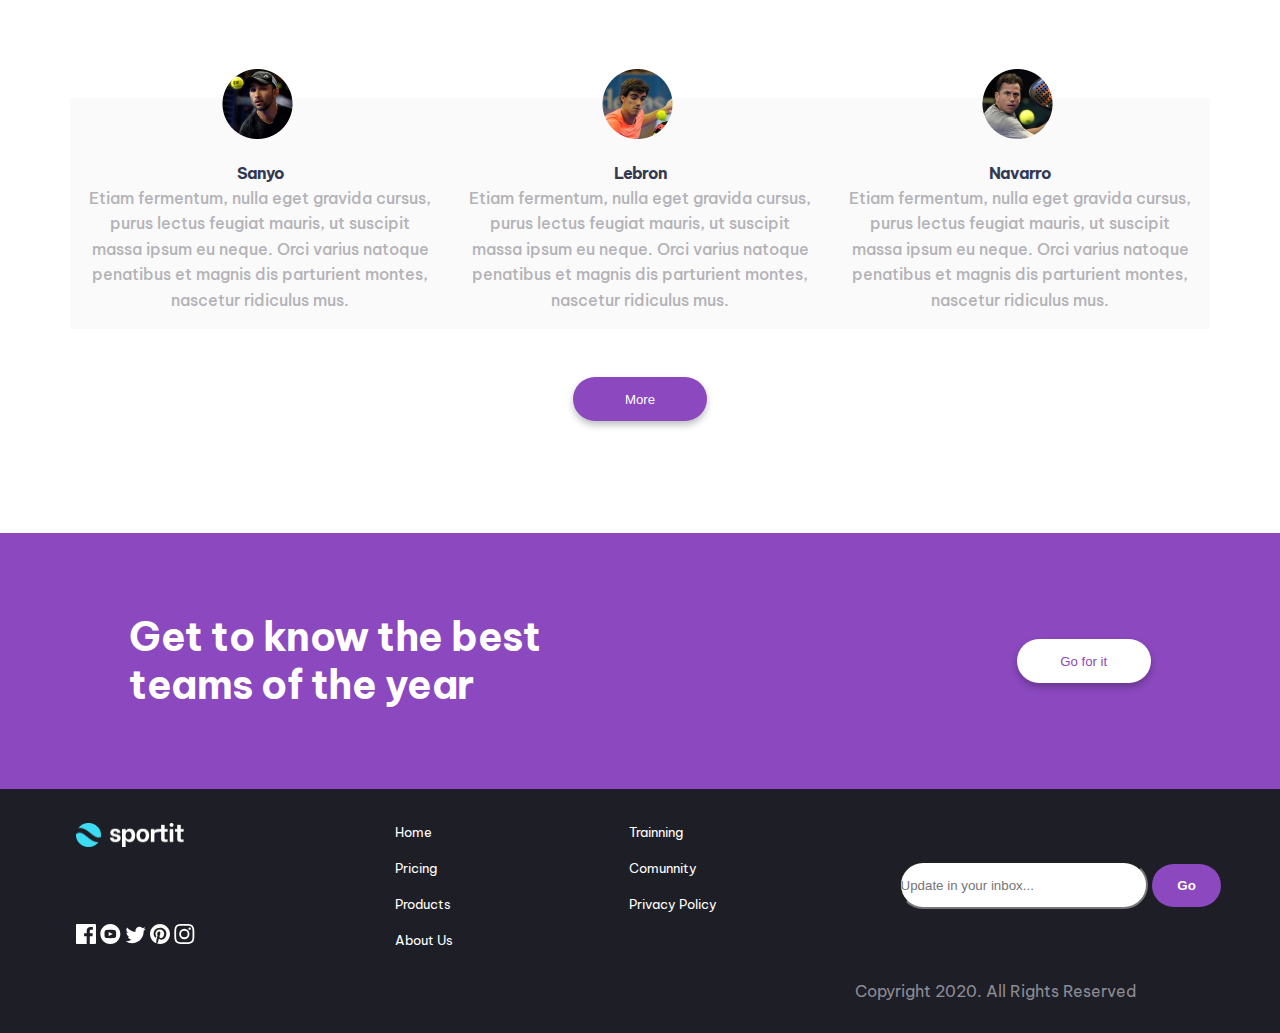
==== commit 5a49c47b: "resolviendo conflictos" ====
--- a/index.html
+++ b/index.html
@@ -25,7 +25,7 @@
             </ul>
         </nav>
         <button class="btn-purple hide-elements">Contact</button>
-        <img class="icon-menu" src="./img/icon-hamburger.svg" alt="icon-menu">
+        <img class="icon-menu" src="./img/icon-menu.png" alt="icon-menu">
     </header>
 
     <main>
@@ -82,8 +82,7 @@
                     <img src="./img/avatar-sanyo.png" alt="avatar">
                     <div class="data-card">
                         <h4>Sanyo</h4>
-                        <p>Etiam fermentum, nulla eget gravida cursus, purus lectus feugiat mauris, ut suscipit massa
-                            ipsum
+                        <p>Etiam fermentum, nulla eget gravida cursus, purus lectus feugiat mauris, ut suscipit massa ipsum
                             eu neque. Orci
                             varius natoque penatibus et magnis dis parturient montes, nascetur ridiculus mus. </p>
                     </div>
@@ -92,10 +91,9 @@
                     <img src="./img/avatar.lebron.png" alt="avatar-lebron">
                     <div class="data-card">
                         <h4>Lebron</h4>
-                        <p>Etiam fermentum, nulla eget gravida cursus, purus lectus feugiat mauris, ut suscipit massa
-                            ipsum
-                            eu neque. Orci
-                            varius natoque penatibus et magnis dis parturient montes, nascetur ridiculus mus. </p>
+                    <p>Etiam fermentum, nulla eget gravida cursus, purus lectus feugiat mauris, ut suscipit massa ipsum
+                        eu neque. Orci
+                        varius natoque penatibus et magnis dis parturient montes, nascetur ridiculus mus. </p>
                     </div>
                 </article>
                 <article class="card hide-elements">
@@ -114,15 +112,16 @@
         <section class="frame-purple2">
             <h2>Get to know the best teams of the year</h2>
             <div>
-                <button class="btn-white">Go for it</button>
+                <button  class="btn-white">Go for it</button>
             </div>
         </section>
     </main>
     <footer class="container-footer">
-        <!-- <div class="footer-top"> -->
-        <!-- <section class="container-icon">
+        <div class="footer-top">
+            <section class="container-icon">
                 <img src="/img/logo-footer.png" alt="logo" class="logo">
-                <div>
+                <!-- se podria revisar la etiqueta i -->
+                <div class="iconos">
                     <i><img src="./img/icon-facebook.svg" alt="icon-facebook"></i>
                     <i><img src="./img/icon-youtube.svg" alt="icon-youtube"></i>
                     <i><img src="./img/icon-twitter.svg" alt="icon-twitter"></i>
@@ -143,7 +142,7 @@
                     <li><a href="#">Privacy Policy</a></li>
                 </ul>
             </nav>
-            <section>
+            <section class="container-email">
                 <form action="./registros/registro.txt" method="POST">
                     <input type="email" placeholder="Update in your inbox..." name="email" class="email">
                     <button type="submit" class="button-footer">Go</button>
@@ -152,58 +151,7 @@
         </div>
         <div class="footer-bot">
             <p>Copyright 2020. All Rights Reserved</p>
-        </div> -->
-        <!-- <section>
-            <div>
-                <img src="/img/logo-footer.png" alt="logo" class="logo">
-                <ul class="container-icons">
-                    <li>
-                        <a href="" target="_blank">
-                            <img src="./img/icon-facebook.svg" alt="fb-icon">
-                        </a>
-                    </li>
-                    <li>
-                        <a href="" target="_blank">
-                            <img src="./img/icon-youtube.svg" alt="yt-icon">
-                        </a>
-                    </li>
-                    <li>
-                        <a href="" target="_blank">
-                            <img src="./img/icon-twitter.svg" alt="twt-icon">
-                        </a>
-                    </li>
-                    <li>
-                        <a href="" target="_blank">
-                            <img src="./img/icon-pinterest.svg" alt="pnt-icon">
-                        </a>
-                    </li>
-                    <li>
-                        <a href="" target="_blank">
-                            <img src="./img/icon-instagram.svg" alt="ig-icon">
-                        </a>
-                    </li>
-                </ul>
-            </div>
-            <nav>
-                <ul>
-                    <li><a href="">Home</a></li>
-                    <li><a href="#">Pricing</a></li>
-                    <li><a href="#">Products</a></li>
-                    <li><a href="#">About Us</a></li>
-                </ul>
-                <ul>
-                    <li><a href="#">Trainning</a></li>
-                    <li><a href="#">Comunnity</a></li>
-                    <li><a href="#">Privacy Policy</a></li>
-                </ul>
-            </nav>
-            <form action="">
-                <input type="email" name="email" class="email" placeholder="Update in your inbox...">
-                <button type="submit">Go</button>
-            </form>
-        </section>
-        <p>Copyright 2020. All Rights Reserved</p> -->
-
+        </div>
     </footer>
 </body>
 
--- a/css/style.css
+++ b/css/style.css
@@ -3,25 +3,6 @@
     margin: 0;
     padding: 0;
 }
-
-/* img {
-    transition: all ease .7s;
-} */
-
-/* img:hover{  */
-    /* transition-timing-function: cubic-bezier(.4,0,.2,1);
-    transition-duration: .7s; */
-    /* -webkit-transform: scale(1.5); */
-    /* transform: scale(1.5); */
-    /* transform: scale(.5);  */
-    /*Esto significa que por defecto estara a la mitad del tamaño*/
-  
-    /* transition-delay: calc(1.5); */
-    /* transition-timing-function: cubic-bezier(.4,0,.2,1); */
-    /* transition-property: all; */
-    /* transition-timing-function: cubic-bezier(.4,0,.2,1); */
-    /* transition-duration: .15s; */
-/* } */
 
 body {
     font-family: 'Be Vietnam Pro', sans-serif;
@@ -78,7 +59,7 @@
     gap: 1.75rem;
 }
 
-.container-nav li, li {
+.container-nav li {
     list-style: none;
 }
 
@@ -130,7 +111,7 @@
     text-align: right;
 }
 
-.frame-purple, .frame-purple2 {
+.frame-purple {
     background-color: #8B48BF;
     display: flex;
     color: #FFFFFF;
@@ -139,14 +120,26 @@
     align-items: center;
     flex-wrap: wrap;
 }
+.frame-purple2{
+    background-color: #8B48BF;
+    display: flex;
+    color: #FFFFFF;
+    justify-content: center;
+    align-items: center;
+    flex-wrap: wrap;
+    gap: 6rem;
+
+}
+
 
 .frame-purple {
     height: 168px;
 }
 
 .frame-purple2 {
-    height: 224px;
+    /* height: 224px; */
     padding: 2rem;
+    height: 16rem;
 }
 
 .frame-purple h2 {
@@ -188,11 +181,6 @@
 .container-numbered article {
     width: 520px;
     height: 162px;
-    transition: all ease .7s;
-}
-
-.container-numbered article:hover {
-    transform: scale(1.1);
 }
 
 .container-numbered article div {
@@ -261,12 +249,7 @@
     width: 380px;
     position: relative;
     padding: 3rem 0 0;
-    /* transition: all ease .7s; */
-}
-
-/* .card:hover {
-    transform: scale(1.2);
-} */
+}
 
 .card img {
     position: absolute;
@@ -285,36 +268,6 @@
 .container-footer {
     background-color: #1E1E26;
     color: #FFFFFF;
-    padding: 2rem;
-}
-.container-footer section {
-    height: 141px;
-    display: flex;
-    justify-content: space-around;
-}
-
-.container-footer p {
-    color: #8C8C94;
-    font-size: 12.5px;
-    font-weight: 500;
-    line-height: 18.26px;
-    text-align: right;
-}
-
-.container-icons {
-    display: flex;
-    align-items: center;
-    justify-content: space-between;
-    width: 12%;
-}
-
-.container-icons img {
-    width: 20px;
-}
-
-/* .container-footer {
-    background-color: #1E1E26;
-    color: #FFFFFF;
     display: flex;
     flex-direction: column;
     height: 12rem;
@@ -333,6 +286,7 @@
     font-size: 13px;
 }
 
+
 .footer-nav li {
     list-style: none;
 }
@@ -340,10 +294,17 @@
 .footer-nav {
     display: flex;
     gap: 3rem;
-} */
-
-
-/* .footer-bot {
+}
+
+.icon-menu {
+    display: none;
+}
+
+.hide-elements {
+    display: block;
+}
+
+.footer-bot {
     color: rgba(140, 140, 148, 1);
     height: 12rem;
     background-color: #1E1E26;
@@ -353,33 +314,46 @@
     align-items: center;
     padding-bottom: 2rem;
 
-} */
-
-/* .container-icon {
+}
+
+.container-icon {
     display: flex;
     flex-direction: column;
     justify-content: space-between;
     padding: 1.1rem;
     height: 10rem;
-} */
-
-/* .email {
+}
+
+.email {
     background: rgba(255, 255, 255, 1);
     width: 15.6rem;
     height: 3rem;
     border-radius: 50px;
     gap: 10px;
+}
+
+/* .button-go {
+    width: 7rem;
+    height: 2.5rem;
+    border-radius: 3rem;
+    color: rgba(139, 72, 191, 1);
+    background: rgba(255, 255, 255, 1);
+    box-shadow: 0px 4px 8px 0px rgba(0, 0, 0, 0.25);
+    font-size: 1rem;
+    text-align: center;
 } */
 
-/* .dislpay-nav {
+
+
+.dislpay-nav {
     display: flex;
     flex-direction: column;
     justify-content: right;
     gap: 1rem;
     padding: 2rem 4rem;
-} */
-
-/* .button-footer{
+}
+
+.button-footer{
     border-radius: 30px;
     height: 43px;
     border: none;
@@ -393,14 +367,6 @@
     color: #8B48BF;
     background-color: #FFFFFF;
     cursor: pointer;
-} */
-
-.icon-menu {
-    display: none;
-}
-
-.hide-elements {
-    display: block;
 }
 
 @media screen and (max-width: 1024px) {
@@ -449,7 +415,6 @@
 
     .icon-menu {
         display: block;
-        width: 45px;
     }
 
     .container-home {
@@ -494,4 +459,89 @@
     .container-numbered article p {
         margin: 0 1rem;
     }
+
+    .frame-purple2 {
+        background-color: #3CDDF3;
+        display: flex;
+        color: rgba(255, 255, 255, 1);
+        justify-content: center;
+        align-items: center;
+        flex-wrap: wrap;
+        gap: 1rem;
+        padding: 40px 50px 40px 50px;
+        height: 22.8rem;
+    }
+
+    .button-go {
+        background-color: rgba(35, 44, 80, 1);
+        color: rgba(255, 255, 255, 1);
+        box-shadow: 0px 4px 8px 0px rgba(0, 0, 0, 0.25);
+    }
+
+    .button-go:hover {
+        color: rgba(35, 44, 80, 1);
+        background-color: rgba(255, 255, 255, 1);
+    }   
+
+
+    .frame-purple2 h2 {
+        line-height: 47.84px;
+        letter-spacing: -0.5px;
+        text-align: center;
+}
+
+    .container-footer {
+        flex-direction: column;
+        height: 32rem;
+        padding: 2rem;
+    }    
+
+    .footer-top {
+        display: flex;
+        flex-direction: column;
+    }
+
+    .container-email {
+        order: 1;
+    }
+
+    .footer-nav {
+        order: 2;
+    }
+
+    .container-icon {
+        order: 3;
+    }
+
+    .iconos {
+        order: 1;
+        display: flex;
+        justify-content: space-around;
+        width: 400px;
+    }
+    
+    .logo {
+        order: 2;
+    }
+    
+    .container-icon {
+        align-items: center;
+    }
+
+    .footer-bot {
+        color: rgba(140, 140, 148, 1);
+        height: 12rem;
+        background-color: #1E1E26;
+        justify-content: end;
+        display: flex;
+        padding-right: 5rem;
+        align-items: center;
+        padding-top: 1rem;
+        padding-bottom: 1rem;
+        text-align: center;
+    }
+
+    .email {
+        width: 20rem;
+}
 }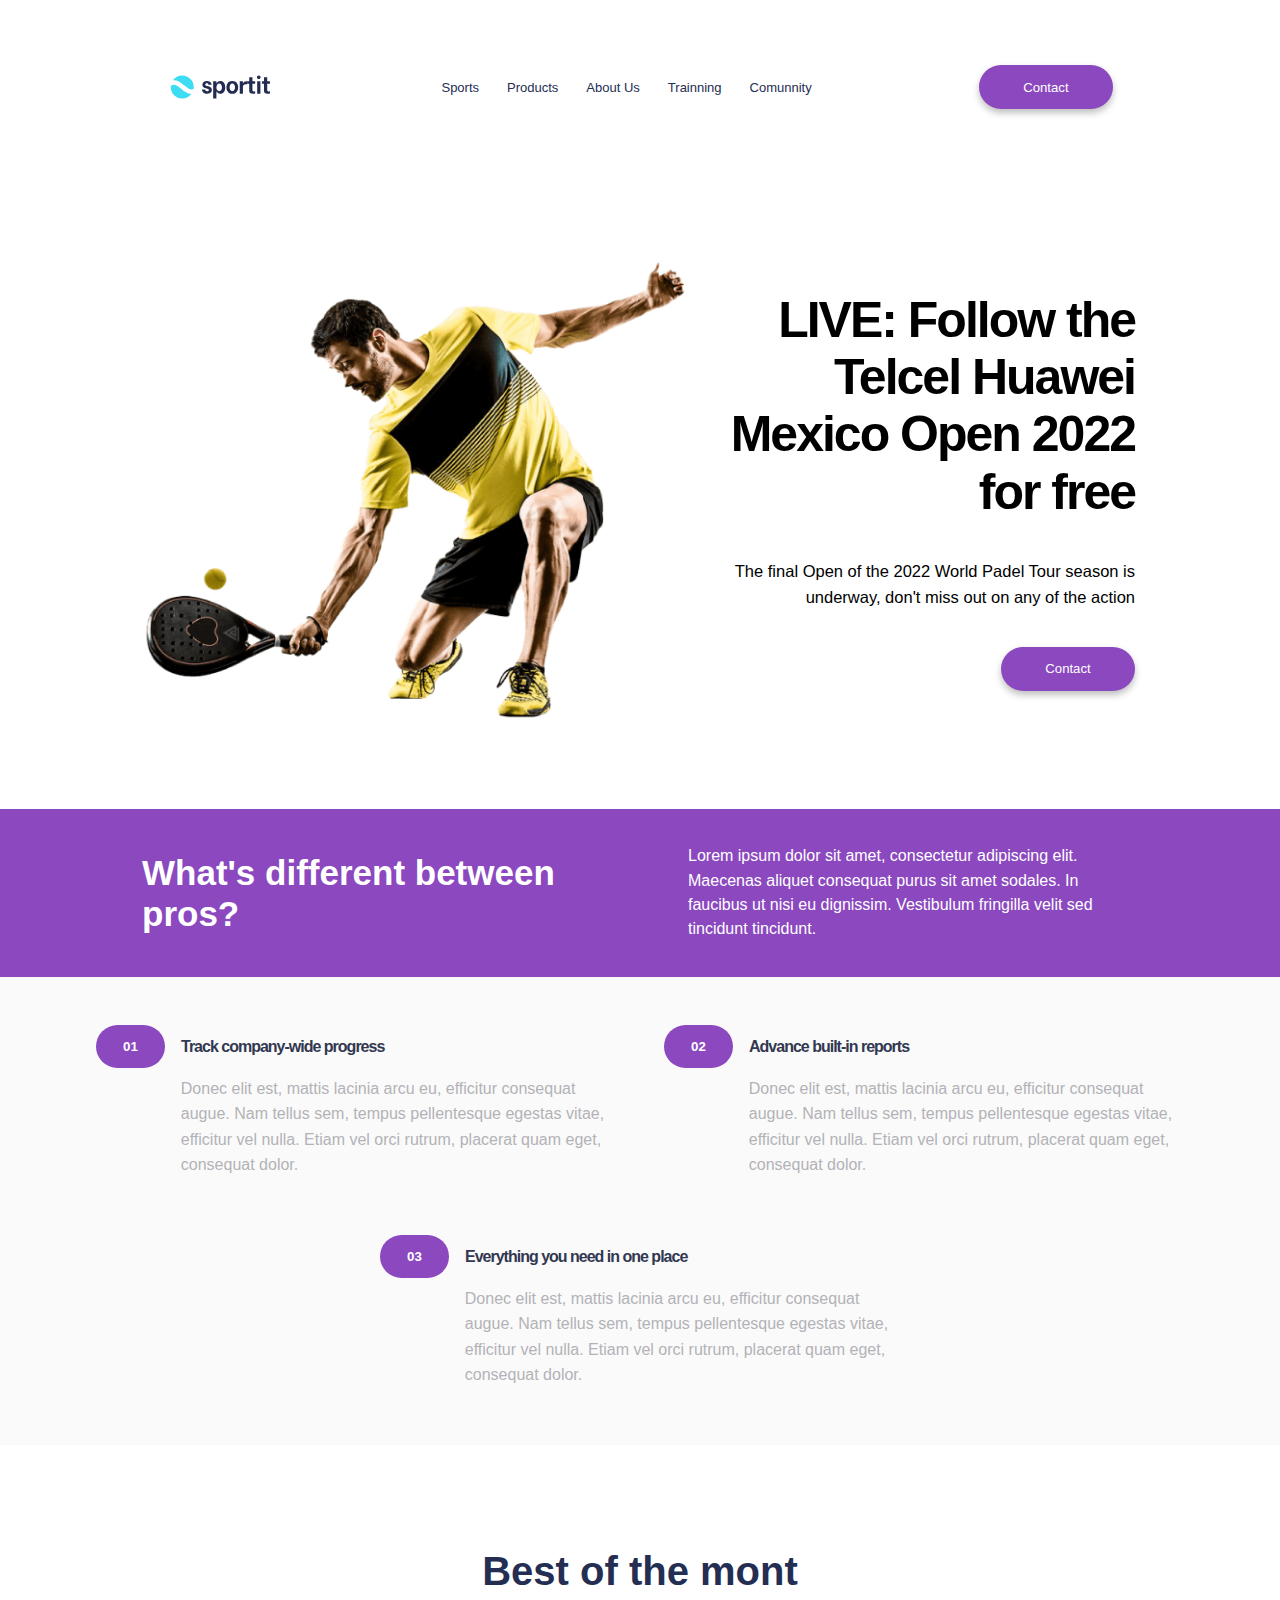
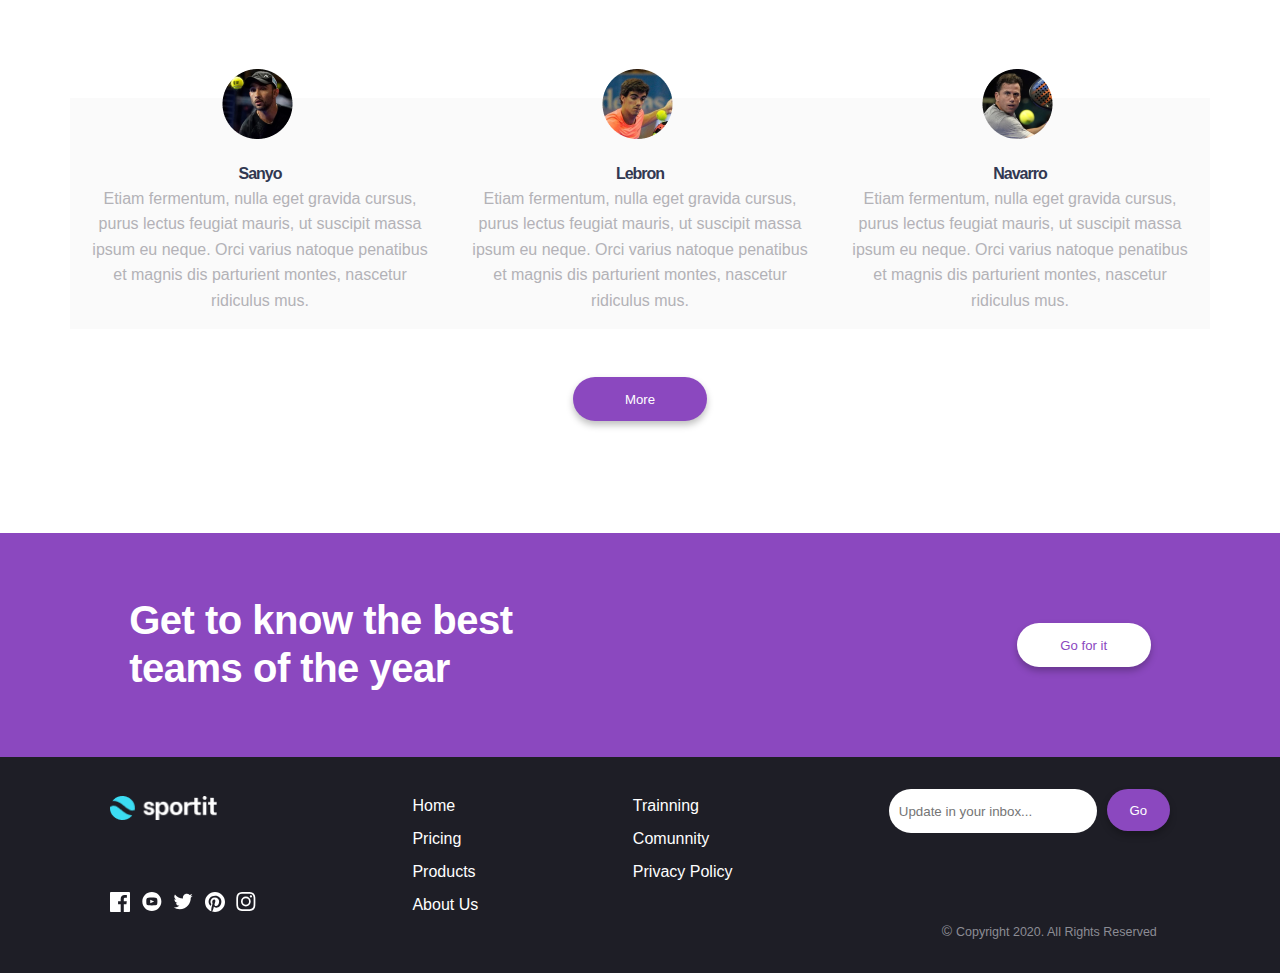
==== commit e07693f6: "añadiendo animación scale" ====
--- a/index.html
+++ b/index.html
@@ -9,7 +9,7 @@
     <link rel="stylesheet" href="./css/style.css">
     <link rel="preconnect" href="https://fonts.googleapis.com">
     <link rel="preconnect" href="https://fonts.gstatic.com" crossorigin>
-    <link href="https://fonts.googleapis.com/css2?family=Be+Vietnam+Pro:wght@400;500;700&display=swap" rel="stylesheet">
+    <link href="https://fonts.googleapis.com/css2?family=Material+Symbols+Outlined" rel="stylesheet" />
 </head>
 
 <body>
@@ -25,7 +25,7 @@
             </ul>
         </nav>
         <button class="btn-purple hide-elements">Contact</button>
-        <img class="icon-menu" src="./img/icon-menu.png" alt="icon-menu">
+        <img class="icon-menu" src="./img/icon-hamburger.svg" alt="icon-menu">
     </header>
 
     <main>
@@ -79,10 +79,11 @@
             <h3>Best of the mont</h3>
             <div class="container-cards">
                 <article class="card hide-elements">
-                    <img src="./img/avatar-sanyo.png" alt="avatar">
+                    <img id="cosa" src="./img/avatar-sanyo.png" alt="avatar">
                     <div class="data-card">
                         <h4>Sanyo</h4>
-                        <p>Etiam fermentum, nulla eget gravida cursus, purus lectus feugiat mauris, ut suscipit massa ipsum
+                        <p>Etiam fermentum, nulla eget gravida cursus, purus lectus feugiat mauris, ut suscipit massa
+                            ipsum
                             eu neque. Orci
                             varius natoque penatibus et magnis dis parturient montes, nascetur ridiculus mus. </p>
                     </div>
@@ -91,9 +92,10 @@
                     <img src="./img/avatar.lebron.png" alt="avatar-lebron">
                     <div class="data-card">
                         <h4>Lebron</h4>
-                    <p>Etiam fermentum, nulla eget gravida cursus, purus lectus feugiat mauris, ut suscipit massa ipsum
-                        eu neque. Orci
-                        varius natoque penatibus et magnis dis parturient montes, nascetur ridiculus mus. </p>
+                        <p>Etiam fermentum, nulla eget gravida cursus, purus lectus feugiat mauris, ut suscipit massa
+                            ipsum
+                            eu neque. Orci
+                            varius natoque penatibus et magnis dis parturient montes, nascetur ridiculus mus. </p>
                     </div>
                 </article>
                 <article class="card hide-elements">
@@ -112,46 +114,65 @@
         <section class="frame-purple2">
             <h2>Get to know the best teams of the year</h2>
             <div>
-                <button  class="btn-white">Go for it</button>
+                <button class="btn-white">Go for it</button>
             </div>
         </section>
     </main>
     <footer class="container-footer">
-        <div class="footer-top">
-            <section class="container-icon">
+        <section>
+            <div class="container-icons">
                 <img src="/img/logo-footer.png" alt="logo" class="logo">
-                <!-- se podria revisar la etiqueta i -->
-                <div class="iconos">
-                    <i><img src="./img/icon-facebook.svg" alt="icon-facebook"></i>
-                    <i><img src="./img/icon-youtube.svg" alt="icon-youtube"></i>
-                    <i><img src="./img/icon-twitter.svg" alt="icon-twitter"></i>
-                    <i><img src="./img/icon-pinterest.svg" alt="icon-pinterest"></i>
-                    <i><img src="./img/icon-instagram.svg" alt="icon-instagram"></i>
-                </div>
-            </section>
-            <nav class="footer-nav">
-                <ul class="dislpay-nav">
-                    <li><a href="#">Home</a></li>
+                <ul class="icons">
+                    <li>
+                        <a href="" target="_blank">
+                            <img src="./img/icon-facebook.svg" alt="fb-icon">
+                        </a>
+                    </li>
+                    <li>
+                        <a href="" target="_blank">
+                            <img src="./img/icon-youtube.svg" alt="yt-icon">
+                        </a>
+                    </li>
+                    <li>
+                        <a href="" target="_blank">
+                            <img src="./img/icon-twitter.svg" alt="twt-icon">
+                        </a>
+                    </li>
+                    <li>
+                        <a href="" target="_blank">
+                            <img src="./img/icon-pinterest.svg" alt="pnt-icon">
+                        </a>
+                    </li>
+                    <li>
+                        <a href="" target="_blank">
+                            <img src="./img/icon-instagram.svg" alt="ig-icon">
+                        </a>
+                    </li>
+                </ul>
+            </div>
+            <nav class="nav-footer">
+                <ul>
+                    <li><a href="">Home</a></li>
                     <li><a href="#">Pricing</a></li>
                     <li><a href="#">Products</a></li>
                     <li><a href="#">About Us</a></li>
                 </ul>
-                <ul class="dislpay-nav">
+                <ul>
                     <li><a href="#">Trainning</a></li>
                     <li><a href="#">Comunnity</a></li>
                     <li><a href="#">Privacy Policy</a></li>
                 </ul>
             </nav>
-            <section class="container-email">
-                <form action="./registros/registro.txt" method="POST">
-                    <input type="email" placeholder="Update in your inbox..." name="email" class="email">
-                    <button type="submit" class="button-footer">Go</button>
-                </form>
-            </section>
-        </div>
-        <div class="footer-bot">
-            <p>Copyright 2020. All Rights Reserved</p>
-        </div>
+            <form action="#" method="">
+                <fieldset>
+                    <input type="email" name="email" class="email-input" placeholder="Update in your inbox...">
+                    <button class="btn-submit" type="submit">
+                        <a href="mailto: helenvasquezsanchez@gmail.com">Go</a>
+                    </button>
+                </fieldset>
+            </form>
+        </section>
+        <p>Copyright 2020. All Rights Reserved</p>
     </footer>
 </body>
 
--- a/css/style.css
+++ b/css/style.css
@@ -33,14 +33,19 @@
     font-weight: 500;
 }
 
-.btn-purple {
+.btn-purple, .btn-submit {
     background: #8B48BF;
     color: rgba(255, 255, 255, 1);
 }
 
-.btn-purple:hover {
+.btn-purple:hover, .btn-submit:hover {
     background-color: #8B48BFB2;
     cursor: pointer;
+}
+
+.btn-submit a {
+    color: #FFFFFF;
+    text-decoration: none;
 }
 
 .btn-white {
@@ -59,7 +64,7 @@
     gap: 1.75rem;
 }
 
-.container-nav li {
+.container-nav li, li {
     list-style: none;
 }
 
@@ -111,7 +116,7 @@
     text-align: right;
 }
 
-.frame-purple {
+.frame-purple, .frame-purple2 {
     background-color: #8B48BF;
     display: flex;
     color: #FFFFFF;
@@ -120,26 +125,14 @@
     align-items: center;
     flex-wrap: wrap;
 }
-.frame-purple2{
-    background-color: #8B48BF;
-    display: flex;
-    color: #FFFFFF;
-    justify-content: center;
-    align-items: center;
-    flex-wrap: wrap;
-    gap: 6rem;
-
-}
-
 
 .frame-purple {
     height: 168px;
 }
 
 .frame-purple2 {
-    /* height: 224px; */
+    height: 224px;
     padding: 2rem;
-    height: 16rem;
 }
 
 .frame-purple h2 {
@@ -181,6 +174,13 @@
 .container-numbered article {
     width: 520px;
     height: 162px;
+    transition: all ease .7s;
+}
+
+.container-numbered article:hover {
+    transform: scale(1.1);
+    cursor: url('../img/zoom.png'), auto;
+    /* cursor: zoom-in; */
 }
 
 .container-numbered article div {
@@ -249,6 +249,7 @@
     width: 380px;
     position: relative;
     padding: 3rem 0 0;
+    /* transition: all ease .7s; */
 }
 
 .card img {
@@ -268,32 +269,87 @@
 .container-footer {
     background-color: #1E1E26;
     color: #FFFFFF;
+    padding: 2rem;
+}
+
+.container-footer section {
+    display: flex;
+    justify-content: space-around;
+    /* flex-wrap: wrap-reverse; */
+}
+
+.container-footer p {
+    color: #8C8C94;
+    font-size: 12.5px;
+    font-weight: 500;
+    line-height: 18.26px;
+    text-align: right;
+    margin-right: 7.5%;
+}
+
+.nav-footer {
+    display: flex;
+    justify-content: space-between;
+    width: 20rem;
+
+}
+
+.nav-footer a {
+    text-decoration: none;
+    color: #FFFFFF;
+    line-height: 33px;
+}
+
+.container-icons {
     display: flex;
     flex-direction: column;
-    height: 12rem;
-}
-
-.footer-top {
-    display: flex;
-    justify-content: space-around;
-    align-items: center;
-
-}
-
-.footer-nav a{
-    text-decoration: none; 
-    color: inherit;
-    font-size: 13px;
-}
-
-
-.footer-nav li {
-    list-style: none;
-}
-
-.footer-nav {
-    display: flex;
-    gap: 3rem;
+    justify-content: space-between;
+    height: 133px;
+    padding: .4rem 0;
+    width: 12%;
+}
+
+.icons {
+    display: flex;
+    align-items: center;
+    justify-content: space-between;
+    width: 100%;
+}
+
+.icons img {
+    width: 20px;
+}
+
+fieldset {
+    display: flex;
+    gap: 10px;
+    flex-wrap: nowrap;
+    border: none;
+}
+
+.email-input {
+    width: 208px;
+    height: 44px;
+    padding: 10px;
+    border-radius: 50px;
+    border: none;
+    color: #A0A0A0;
+}
+
+.btn-submit {
+    width: 63px;
+    height: 42px;
+    padding: 10px;
+    border-radius: 50px;
+    border: none;
+    gap: 0.8rem;
+    box-shadow: 0px 4px 7px 0px rgba(0, 0, 0, 0.25);
+    font-size: 13.18px;
+    font-weight: 500;
+}
+
+.email-input:focus-visible {
+    outline: none;
 }
 
 .icon-menu {
@@ -304,70 +360,38 @@
     display: block;
 }
 
-.footer-bot {
-    color: rgba(140, 140, 148, 1);
-    height: 12rem;
-    background-color: #1E1E26;
-    justify-content: end;
-    display: flex;
-    padding-right: 9rem;
-    align-items: center;
-    padding-bottom: 2rem;
-
-}
-
-.container-icon {
-    display: flex;
-    flex-direction: column;
-    justify-content: space-between;
-    padding: 1.1rem;
-    height: 10rem;
-}
-
-.email {
-    background: rgba(255, 255, 255, 1);
-    width: 15.6rem;
-    height: 3rem;
-    border-radius: 50px;
-    gap: 10px;
-}
-
-/* .button-go {
-    width: 7rem;
-    height: 2.5rem;
-    border-radius: 3rem;
-    color: rgba(139, 72, 191, 1);
-    background: rgba(255, 255, 255, 1);
-    box-shadow: 0px 4px 8px 0px rgba(0, 0, 0, 0.25);
-    font-size: 1rem;
-    text-align: center;
+.container-footer p::before {
+    content: '© ';
+    font-size: 14px;
+}
+
+/* .container-home p::after 
+    content: '🥎';
+    position: absolute;
+    position: absolute;
+    bottom: 15.5rem;
+    left: 17.2rem; */
+
+/* .card img:hover {
+    -webkit-animation:spin 4s linear infinite;
+    -moz-animation:spin 4s linear infinite;
+    animation:spin 4s linear infinite;
+}
+
+@-moz-keyframes spin { 
+    100% { -moz-transform: rotate(360deg); } 
+}
+@-webkit-keyframes spin { 
+    100% { -webkit-transform: rotate(360deg); } 
+}
+@keyframes spin { 
+    100% { 
+        -webkit-transform: rotate(360deg); 
+        transform:rotate(360deg); 
+    } 
 } */
 
 
-
-.dislpay-nav {
-    display: flex;
-    flex-direction: column;
-    justify-content: right;
-    gap: 1rem;
-    padding: 2rem 4rem;
-}
-
-.button-footer{
-    border-radius: 30px;
-    height: 43px;
-    border: none;
-    background-color: #8B48BF;
-    color: #FFFFFF;
-    font-weight: 700;
-    width: 69px;
-}
-
-.button-footer:hover {
-    color: #8B48BF;
-    background-color: #FFFFFF;
-    cursor: pointer;
-}
 
 @media screen and (max-width: 1024px) {
 
@@ -404,6 +428,32 @@
         text-align: left;
         width: auto;
     }
+
+    .container-footer {
+        padding: 2rem 0;
+    }
+
+    .container-footer section {
+        flex-direction: column-reverse;
+        align-items: center;
+        gap: 2rem;
+        margin: 2rem 0rem;
+    }
+
+    .container-footer p {
+        text-align: center;
+        margin-right: 0;
+    }
+
+    .container-icons {
+        width: 50%;
+        align-items: center;
+
+    }
+    
+    .email-input {
+        width: 280px;
+    }
     
 }
 
@@ -415,6 +465,7 @@
 
     .icon-menu {
         display: block;
+        width: 45px;
     }
 
     .container-home {
@@ -460,88 +511,13 @@
         margin: 0 1rem;
     }
 
-    .frame-purple2 {
-        background-color: #3CDDF3;
-        display: flex;
-        color: rgba(255, 255, 255, 1);
-        justify-content: center;
-        align-items: center;
-        flex-wrap: wrap;
-        gap: 1rem;
-        padding: 40px 50px 40px 50px;
-        height: 22.8rem;
-    }
-
-    .button-go {
-        background-color: rgba(35, 44, 80, 1);
-        color: rgba(255, 255, 255, 1);
-        box-shadow: 0px 4px 8px 0px rgba(0, 0, 0, 0.25);
-    }
-
-    .button-go:hover {
-        color: rgba(35, 44, 80, 1);
-        background-color: rgba(255, 255, 255, 1);
-    }   
-
-
-    .frame-purple2 h2 {
-        line-height: 47.84px;
-        letter-spacing: -0.5px;
-        text-align: center;
-}
-
-    .container-footer {
-        flex-direction: column;
-        height: 32rem;
-        padding: 2rem;
-    }    
-
-    .footer-top {
-        display: flex;
-        flex-direction: column;
-    }
-
-    .container-email {
-        order: 1;
-    }
-
-    .footer-nav {
-        order: 2;
-    }
-
-    .container-icon {
-        order: 3;
-    }
-
-    .iconos {
-        order: 1;
-        display: flex;
-        justify-content: space-around;
-        width: 400px;
-    }
-    
-    .logo {
-        order: 2;
-    }
-    
-    .container-icon {
-        align-items: center;
-    }
-
-    .footer-bot {
-        color: rgba(140, 140, 148, 1);
-        height: 12rem;
-        background-color: #1E1E26;
-        justify-content: end;
-        display: flex;
-        padding-right: 5rem;
-        align-items: center;
-        padding-top: 1rem;
-        padding-bottom: 1rem;
-        text-align: center;
-    }
-
-    .email {
-        width: 20rem;
-}
+    .container-icons {
+        width: 75%;
+        height: 100px;
+        flex-direction: column-reverse;
+    }
+
+    fieldset {
+        gap: 5px;
+    }
 }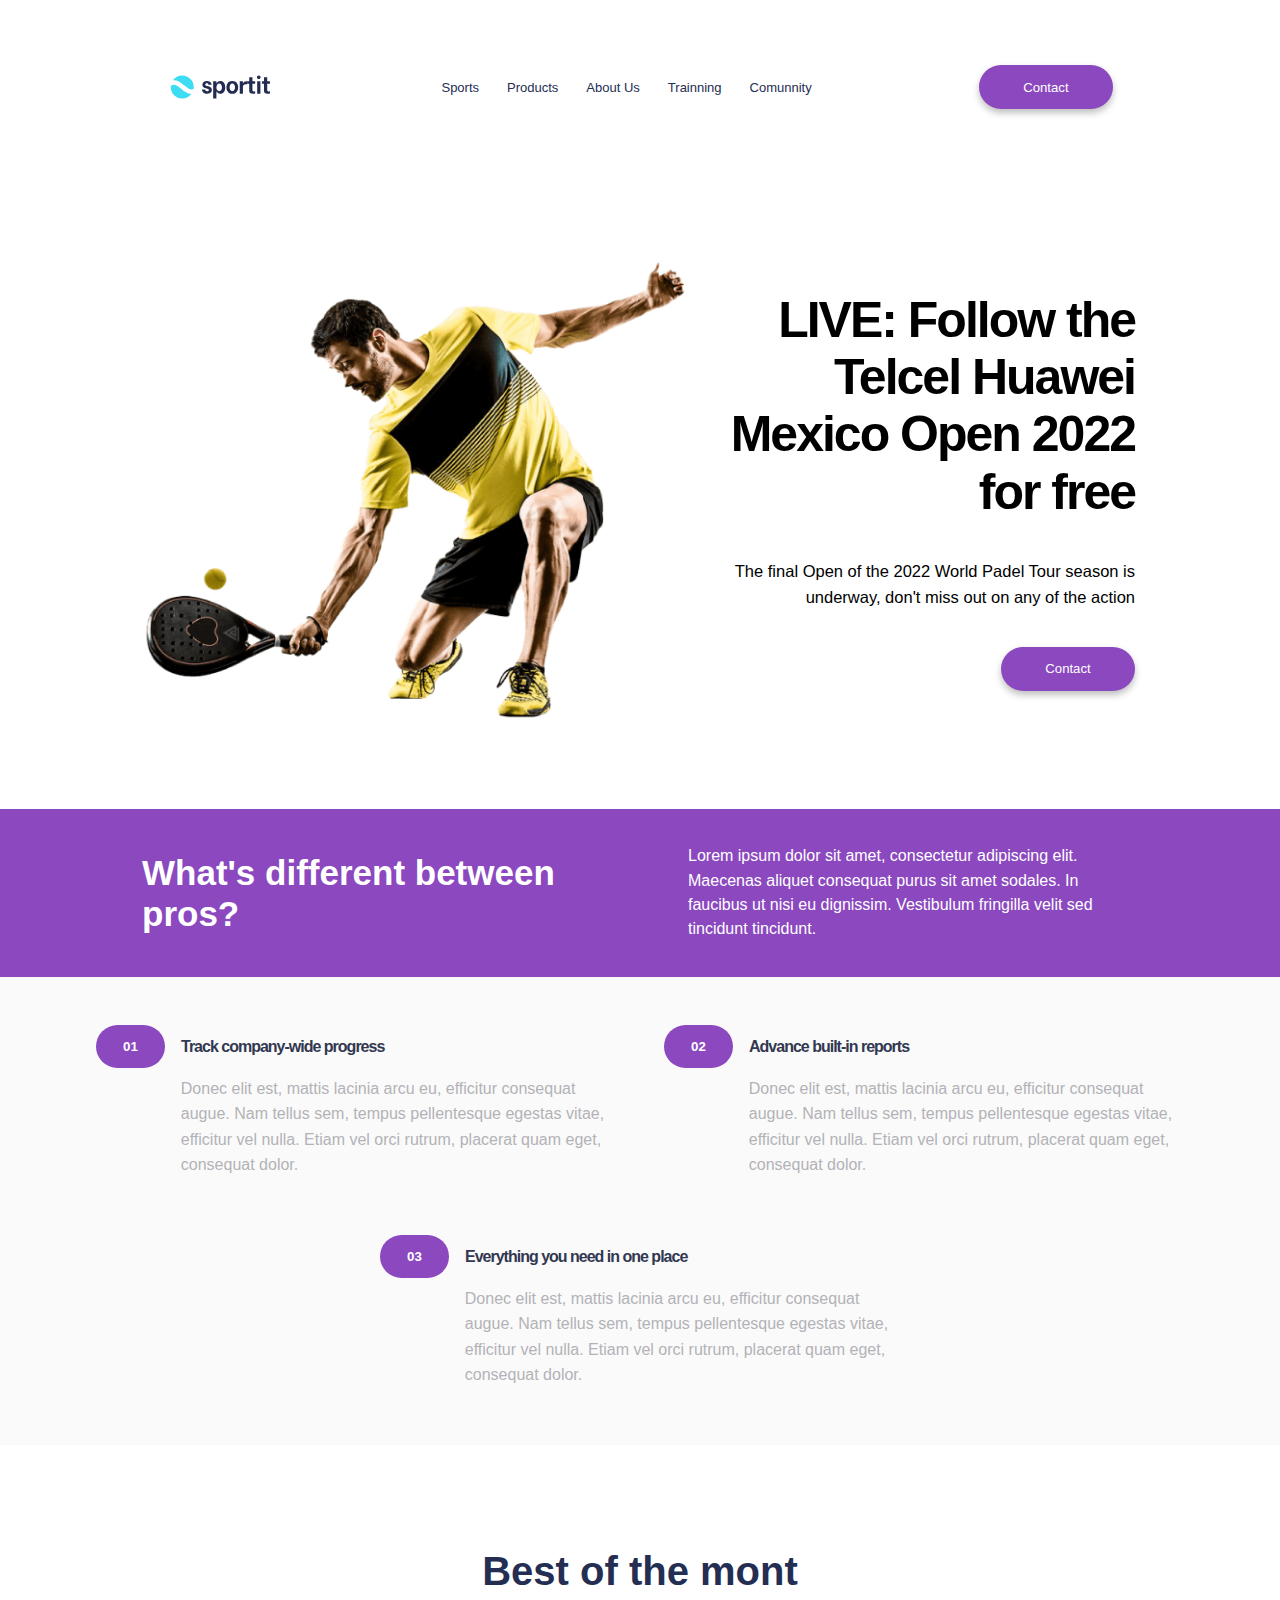
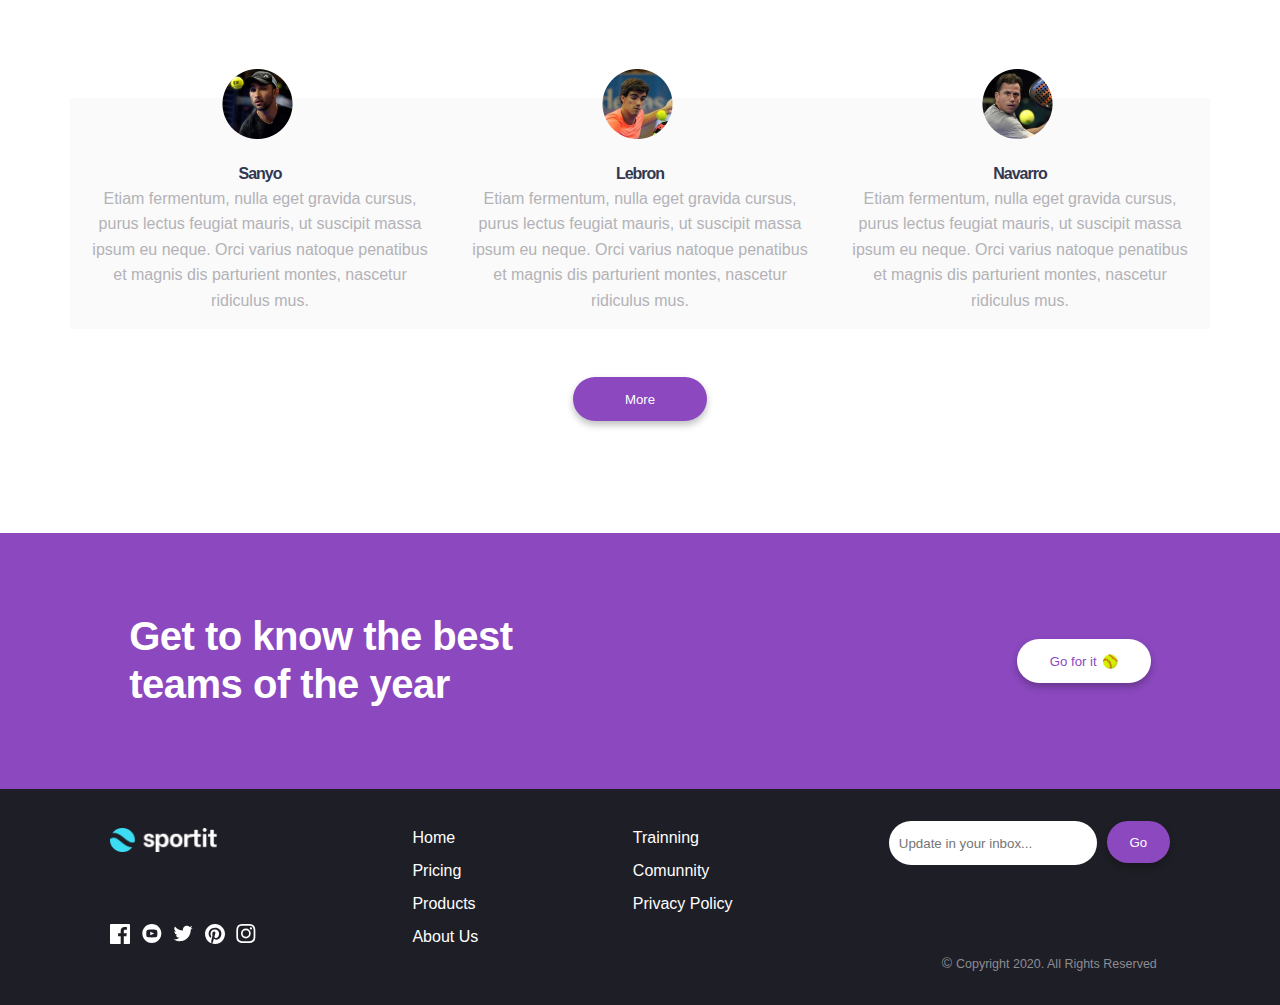
==== commit 09f4e0a4: "actualizando rama en el merge" ====
--- a/index.html
+++ b/index.html
@@ -6,10 +6,11 @@
     <meta http-equiv="X-UA-Compatible" content="IE=edge">
     <meta name="viewport" content="width=device-width, initial-scale=1.0">
     <title>Telcel Huawei Mexico Open 2022</title>
-    <link rel="stylesheet" href="./css/style.css">
     <link rel="preconnect" href="https://fonts.googleapis.com">
     <link rel="preconnect" href="https://fonts.gstatic.com" crossorigin>
     <link href="https://fonts.googleapis.com/css2?family=Material+Symbols+Outlined" rel="stylesheet" />
+    <link rel="stylesheet" href="./css/style.css">
+
 </head>
 
 <body>
--- a/css/style.css
+++ b/css/style.css
@@ -53,6 +53,11 @@
     background-color: rgba(255, 255, 255, 1);
 }
 
+.btn-white::after {
+    content: '🥎';
+    padding: 0 0 0 5px;
+}
+
 .btn-white:hover {
     color: rgba(255, 255, 255, 1);
     background: rgba(139, 72, 191, 1);
@@ -116,7 +121,7 @@
     text-align: right;
 }
 
-.frame-purple, .frame-purple2 {
+.frame-purple {
     background-color: #8B48BF;
     display: flex;
     color: #FFFFFF;
@@ -125,14 +130,26 @@
     align-items: center;
     flex-wrap: wrap;
 }
+.frame-purple2{
+    background-color: #8B48BF;
+    display: flex;
+    color: #FFFFFF;
+    justify-content: center;
+    align-items: center;
+    flex-wrap: wrap;
+    gap: 6rem;
+
+}
+
 
 .frame-purple {
     height: 168px;
 }
 
 .frame-purple2 {
-    height: 224px;
+    /* height: 224px; */
     padding: 2rem;
+    height: 16rem;
 }
 
 .frame-purple h2 {
@@ -365,33 +382,13 @@
     font-size: 14px;
 }
 
-/* .container-home p::after 
-    content: '🥎';
-    position: absolute;
-    position: absolute;
-    bottom: 15.5rem;
-    left: 17.2rem; */
-
-/* .card img:hover {
-    -webkit-animation:spin 4s linear infinite;
-    -moz-animation:spin 4s linear infinite;
-    animation:spin 4s linear infinite;
-}
-
-@-moz-keyframes spin { 
-    100% { -moz-transform: rotate(360deg); } 
-}
-@-webkit-keyframes spin { 
-    100% { -webkit-transform: rotate(360deg); } 
-}
-@keyframes spin { 
-    100% { 
-        -webkit-transform: rotate(360deg); 
-        transform:rotate(360deg); 
-    } 
-} */
-
-
+.card img {
+    transition: all 1s ease-in-out;
+}
+
+.card:hover img {
+    transform: rotateY(360deg);
+}
 
 @media screen and (max-width: 1024px) {
 
